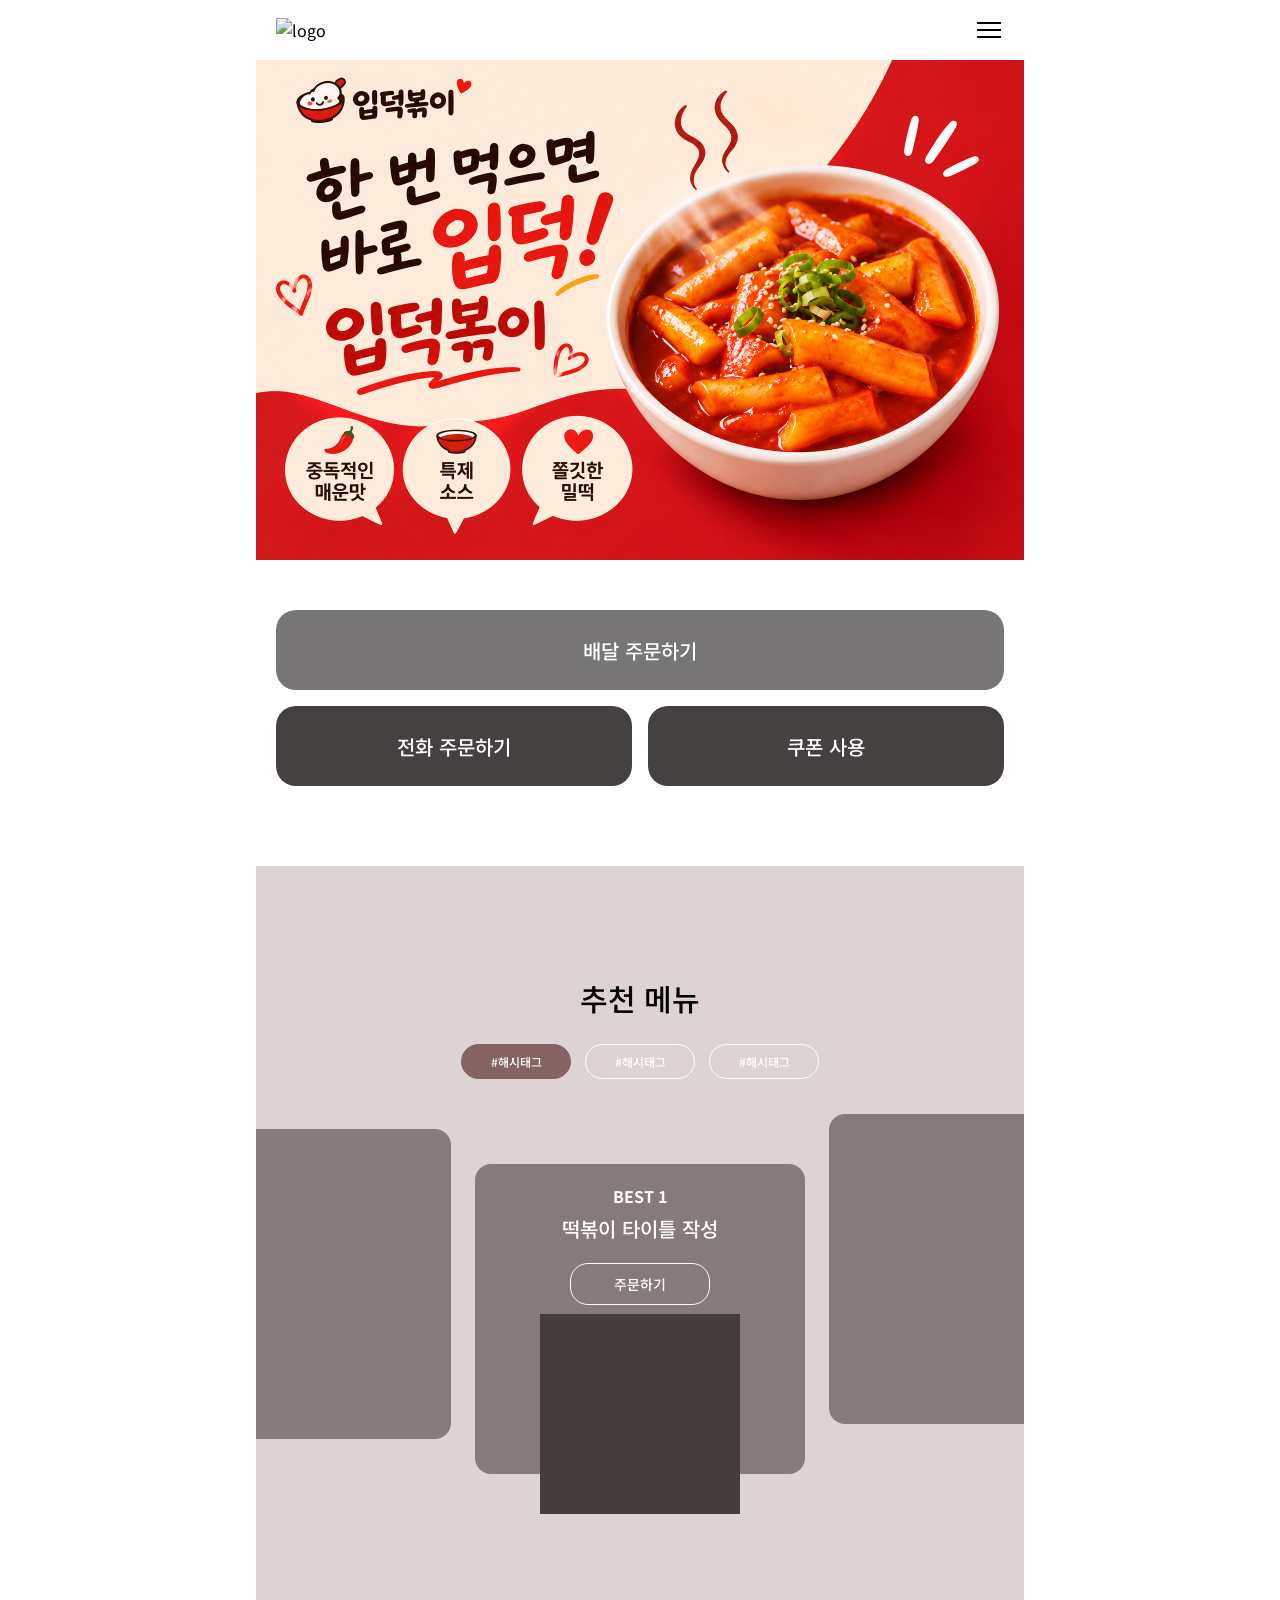
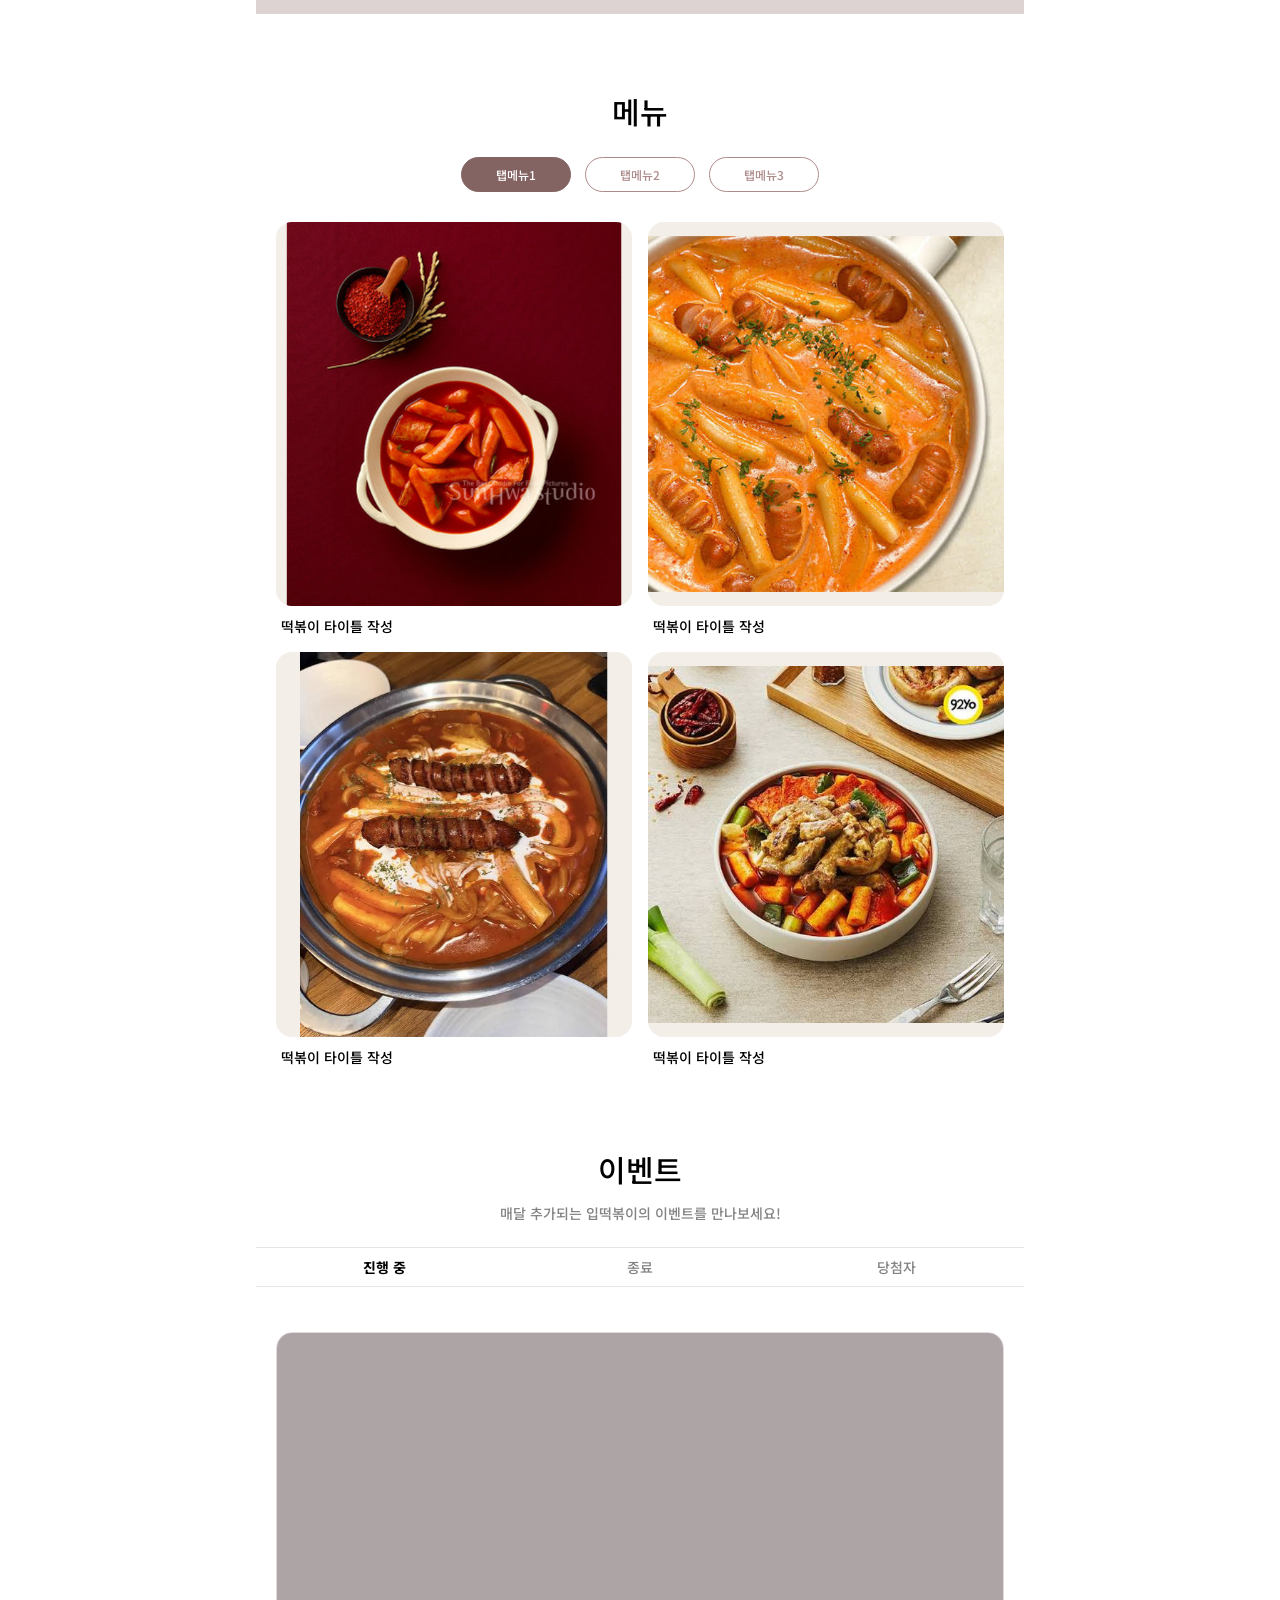
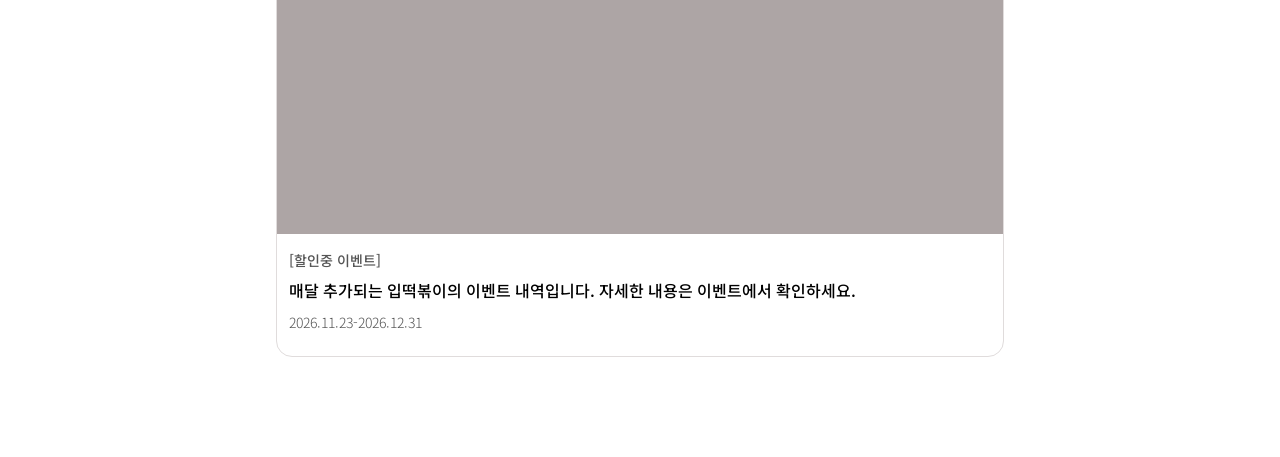
==== index.html @ 31b4c277 "배포-!" ====
<!DOCTYPE html>
<html lang="ko">
<head>
    <meta charset="UTF-8">
    <meta name="viewport" content="width=device-width, initial-scale=1.0">
    <title>입떡볶이</title>

    <link rel="stylesheet" href="css/style.css">
    <link href="https://fonts.googleapis.com/css2?family=Noto+Sans+KR:wght@300;400;500;700&display=swap" rel="stylesheet">
</head>

<body>
    <div class="wrapper">

        <!-- 헤더 -->
        <header class="header">
            <a href="index.html" class="logo">
                <img src="img/logo.png" alt="logo">
            </a>

            <button class="menu-button" id="menuOpen"
                aria-label="메뉴 열기"
                aria-controls="sideMenu"
                aria-expanded="false">
                <span></span>
                <span></span>
                <span></span>
            </button>
        </header>

        <!-- 햄버거 메뉴 배경 -->
        <div class="menu-overlay" id="menuOverlay"></div>

        <!-- 햄버거 슬라이드 메뉴 -->
        <aside class="side-menu" id="sideMenu"
            aria-hidden="true" inert>

            <div class="side-menu-header">
                <h2>MENU</h2>
                <button class="close-button" id="menuClose"
                    aria-label="메뉴 닫기">×</button>
            </div>

            <nav class="side-menu-nav">
                <ul>
                    <li>
                        <a href="sub/lists/img/lists.html">
                            리스트페이지 <span>›</span>
                        </a>
                    </li>
                    <li>
                        <a href="sub/detail/img/detail.html">
                            상세페이지 <span>›</span>
                        </a>
                    </li>
                    <li>
                        <a href="sub/payment/img/payment.html">
                            결제페이지 <span>›</span>
                        </a>
                    </li>
                    <li>
                        <a href="sub/payment_Finish/img/payment_Finish.html">
                            결제 <span>›</span>
                        </a>
                    </li>
                </ul>
            </nav>
        </aside>

        <!-- HERO 메인 배너 -->
        <section class="hero"></section>

        <!-- SECTION 1 : 주문 버튼 -->
        <section class="section_1">

            <a href="sub/lists/img/lists.html"
                class="order-button delivery">
                배달 주문하기
            </a>

            <div class="order-row">
                <button class="order-button">
                    전화 주문하기
                </button>

                <button class="order-button">
                    쿠폰 사용
                </button>
            </div>

        </section>

        <!-- SECTION 2 : 추천 메뉴 -->
        <section class="section_2">

            <h2 class="section-title">추천 메뉴</h2>

            <div class="tab-list">
                <button class="tab active">#해시태그</button>
                <button class="tab">#해시태그</button>
                <button class="tab">#해시태그</button>
            </div>

            <div class="recommend-slider">

                <!-- 왼쪽 : 배경 박스만 -->
                <article class="recommend-card side-card left-card">
                </article>

                <!-- 가운데 : 글자, 버튼, 이미지 -->
                <article class="recommend-card main-card">

                    <p class="best">BEST 1</p>

                    <h3>떡볶이 타이틀 작성</h3>

                    <a href="sub/detail/img/detail.html"
                        class="recommend-order">
                        주문하기
                    </a>

                    <div class="recommend-image"></div>

                </article>

                <!-- 오른쪽 : 배경 박스만 -->
                <article class="recommend-card side-card right-card">
                </article>

            </div>

        </section>

        <!-- SECTION 3 : 메뉴 -->
        <section class="section_3">

            <h2 class="section-title">메뉴</h2>

            <div class="tab-list">
                <button class="tab active">탭메뉴1</button>
                <button class="tab">탭메뉴2</button>
                <button class="tab">탭메뉴3</button>
            </div>

            <div class="menu-grid">

                <a href="sub/detail/img/detail.html"
                    class="menu-card">
                    <div class="menu-image menu-img-1"></div>
                    <h3>떡볶이 타이틀 작성</h3>
                </a>

                <a href="sub/detail/img/detail.html"
                    class="menu-card">
                    <div class="menu-image menu-img-2"></div>
                    <h3>떡볶이 타이틀 작성</h3>
                </a>

                <a href="sub/detail/img/detail.html"
                    class="menu-card">
                    <div class="menu-image menu-img-3"></div>
                    <h3>떡볶이 타이틀 작성</h3>
                </a>

                <a href="sub/detail/img/detail.html"
                    class="menu-card">
                    <div class="menu-image menu-img-4"></div>
                    <h3>떡볶이 타이틀 작성</h3>
                </a>

            </div>

        </section>

        <!-- SECTION 4 : 이벤트 -->
        <section class="section_4">

            <h2 class="section-title">이벤트</h2>

            <p class="event-description">
                매달 추가되는 입떡볶이의 이벤트를 만나보세요!
            </p>

            <div class="event-tabs">
                <button class="event-tab active">진행 중</button>
                <button class="event-tab">종료</button>
                <button class="event-tab">당첨자</button>
            </div>

            <div class="event-list">

                <article class="event-card">

                    <div class="event-image"></div>

                    <div class="event-content">

                        <p class="event-subtitle">
                            [할인중 이벤트]
                        </p>

                        <h3 class="event-title">
                            매달 추가되는 입떡볶이의 이벤트 내역입니다.
                            자세한 내용은 이벤트에서 확인하세요.
                        </h3>

                        <p class="event-date">
                            2026.11.23-2026.12.31
                        </p>

                    </div>

                </article>

            </div>

        </section>

    </div>

    <!-- JAVASCRIPT : 햄버거 메뉴 -->
    <script>
        const menuOpen = document.getElementById("menuOpen");
        const menuClose = document.getElementById("menuClose");
        const sideMenu = document.getElementById("sideMenu");
        const menuOverlay = document.getElementById("menuOverlay");

        function openMenu() {
            sideMenu.inert = false;
            sideMenu.classList.add("active");
            menuOverlay.classList.add("active");
            document.body.classList.add("menu-open");

            sideMenu.setAttribute("aria-hidden", "false");
            menuOpen.setAttribute("aria-expanded", "true");

            menuClose.focus();
        }

        function closeMenu() {
            sideMenu.classList.remove("active");
            menuOverlay.classList.remove("active");
            document.body.classList.remove("menu-open");

            menuOpen.setAttribute("aria-expanded", "false");
            menuOpen.focus();

            sideMenu.inert = true;
            sideMenu.setAttribute("aria-hidden", "true");
        }

        menuOpen.addEventListener("click", openMenu);
        menuClose.addEventListener("click", closeMenu);
        menuOverlay.addEventListener("click", closeMenu);

        document.addEventListener("keydown", function(event) {
            if (event.key === "Escape" &&
                sideMenu.classList.contains("active")) {
                closeMenu();
            }
        });

        window.addEventListener("pagehide", closeMenu);
    </script>

</body>
</html>
---- css/style.css ----
/* =========================
   01. 공통 설정
========================= */

* {
    margin: 0;
    padding: 0;
    box-sizing: border-box;
}

body {
    font-family: 'Noto Sans KR', sans-serif;
    color: #000000;
    background-color: #ffffff;
}

button {
    font-family: inherit;
    cursor: pointer;
    border: none;
    background: none;
}

a {
    text-decoration: none;
    color: inherit;
}

ul {
    list-style: none;
}

.wrapper {
    width: 100%;
    max-width: 768px;
    margin: 0 auto;
    overflow: hidden;
    background-color: #ffffff;
}

.section-title {
    font-size: 30px;
    font-weight: 500;
    color: #000000;
    text-align: center;
}


/* =========================
   02. 헤더
========================= */

.header {
    width: 100%;
    height: 60px;
    padding: 0 20px;

    display: flex;
    align-items: center;
    justify-content: space-between;
}

.logo img {
    width: 80px;
    max-height: 40px;
    object-fit: contain;
}

/* 햄버거 아이콘 */

.menu-button {
    width: 30px;
    height: 30px;

    display: flex;
    flex-direction: column;
    justify-content: center;
    align-items: center;
    gap: 5px;
}

.menu-button span {
    display: block;
    width: 24px;
    height: 2px;
    background-color: #000000;
}


/* =========================
   03. 햄버거 슬라이드 메뉴
========================= */

body.menu-open {
    overflow: hidden;
}

.menu-overlay {
    position: fixed;
    top: 0;
    left: 50%;

    width: 100%;
    max-width: 768px;
    height: 100%;

    transform: translateX(-50%);
    background-color: rgba(0, 0, 0, 0.5);

    opacity: 0;
    visibility: hidden;

    transition: opacity 0.5s ease,
                visibility 0.5s ease;

    z-index: 1000;
}

.menu-overlay.active {
    opacity: 1;
    visibility: visible;
}

.side-menu {
    position: fixed;
    top: 0;
    right: max(0px, calc((100vw - 768px) / 2));

    width: 66.6667%;
    max-width: 512px;
    height: 100%;
    height: 100dvh;

    padding: 0 20px;

    background-color: #ffffff;

    transform: translateX(100%);
    visibility: hidden;

    transition: transform 0.5s ease,
                visibility 0.5s ease;

    overflow-y: auto;
    z-index: 1001;
}

.side-menu.active {
    transform: translateX(0);
    visibility: visible;
    box-shadow: -5px 0 20px rgba(0, 0, 0, 0.1);
}

.side-menu-header {
    height: 80px;

    display: flex;
    align-items: center;
    justify-content: space-between;

    border-bottom: 1px solid #dddddd;
}

.side-menu-header h2 {
    font-size: 24px;
    font-weight: 500;
}

.close-button {
    font-size: 32px;
    line-height: 1;
    width: 36px;
    height: 36px;
}

.side-menu-nav {
    margin-top: 20px;
}

.side-menu-nav li {
    border-bottom: 1px solid #eeeeee;
}

.side-menu-nav a {
    min-height: 65px;

    display: flex;
    align-items: center;
    justify-content: space-between;

    font-size: 16px;
    font-weight: 500;
}

.side-menu-nav a:hover {
    background-color: #f5f0f0;
}

.side-menu-nav span {
    font-size: 24px;
    color: #555555;
}


/* =========================
   04. HERO 메인 배너
========================= */

.hero {
    width: 100%;
    height: 500px;

    background-color: #b9adad;
    background-image: url("../img/hero.jpg");
    background-size: cover;
    background-position: center;
    background-repeat: no-repeat;
}


/* =========================
   05. SECTION 1 : 주문 버튼
========================= */

.section_1 {
    padding: 50px 20px 80px;

    display: flex;
    flex-direction: column;
    gap: 16px;
}

.order-button {
    width: 100%;
    height: 80px;

    display: flex;
    align-items: center;
    justify-content: center;

    font-size: 20px;
    font-weight: 500;

    color: #ffffff;
    background-color: #454141;

    border-radius: 20px;
}

.delivery {
    background-color: #777575;
}

.order-row {
    display: flex;
    gap: 16px;
}

.order-row .order-button {
    flex: 1;
    min-width: 0;
}


/* =========================
   06. 공통 탭메뉴
========================= */

.tab-list {
    display: flex;
    justify-content: center;
    gap: 14px;

    margin-top: 24px;
    margin-bottom: 30px;
}

.tab {
    height: 35px;
    max-width: 110px;
    min-width: 0;
    flex: 1;

    padding: 0 8px;

    font-size: 12px;
    font-weight: 500;

    border: 1px solid #ae8b8b;
    border-radius: 30px;

    color: #ae8b8b;
}

.tab.active {
    color: #ffffff;
    background-color: #846363;
    border-color: #846363;
}


/* =========================
   07. SECTION 2 : 추천 메뉴
========================= */

.section_2 {
    padding: 110px 0 100px;
    background-color: #ded3d3;
    overflow: hidden;
}

.section_2 .tab-list {
    padding: 0 20px;
}

.section_2 .tab {
    color: #ffffff;
    border-color: #ffffff;
}

.section_2 .tab.active {
    background-color: #846363;
    border-color: #846363;
}

/* 추천 메뉴 카드 3개 */

.recommend-slider {
    width: 100%;

    display: flex;
    justify-content: center;
    align-items: flex-start;

    gap: 24px;

    padding-top: 55px;
    padding-bottom: 40px;
}

.recommend-card {
    position: relative;

    flex: 0 0 70%;
    max-width: 330px;
    height: 310px;

    padding: 20px 10px;

    background-color: #877a7a;
    border-radius: 16px;

    color: #ffffff;
    text-align: center;
}

/* 왼쪽과 오른쪽에는 배경 박스만 표시 */

.left-card {
    transform: translateY(-35px);
}

.right-card {
    transform: translateY(-50px);
}

/* 가운데 카드 */

.best {
    font-size: 16px;
    font-weight: 700;
    margin-bottom: 6px;
}

.recommend-card h3 {
    font-size: 20px;
    font-weight: 500;
}

.recommend-order {
    width: 140px;
    height: 42px;

    display: flex;
    align-items: center;
    justify-content: center;

    margin: 20px auto 0;

    border: 1px solid #ffffff;
    border-radius: 18px;

    font-size: 14px;
    font-weight: 500;
    color: #ffffff;
}

/* 가운데 카드에만 이미지 삽입 */

.recommend-image {
    position: absolute;
    bottom: -40px;
    left: 50%;

    transform: translateX(-50%);

    width: 65%;
    max-width: 200px;
    aspect-ratio: 1 / 1;

    background-color: #443d3d;
    background-image: url("../img/recommend-1.png");

    background-size: contain;
    background-position: center;
    background-repeat: no-repeat;
}


/* =========================
   08. SECTION 3 : 메뉴
========================= */

.section_3 {
    padding: 75px 20px 60px;
}

.menu-grid {
    display: grid;
    grid-template-columns: repeat(2, 1fr);
    gap: 16px;
}

.menu-card {
    min-width: 0;
}

.menu-image {
    width: 100%;
    aspect-ratio: 1 / 1.08;

    border-radius: 16px;

    background-color: #aaa5a5;
    background-size: cover;
    background-position: center;
    background-repeat: no-repeat;
}

.menu-img-1 {
    background-image: url("../img/menu-1.jpg");
}

.menu-img-2 {
    background-image: url("../img/menu-2.jpg");
}

.menu-img-3 {
    background-image: url("../img/menu-3.jpg");
}

.menu-img-4 {
    background-image: url("../img/menu-4.jpg");
}

.menu-card h3 {
    font-size: 14px;
    font-weight: 500;
    margin-top: 10px;
    padding-left: 5px;
}


/* =========================
   09. SECTION 4 : 이벤트
========================= */

.section_4 {
    padding: 20px 0 100px;
}

.event-description {
    font-size: 14px;
    font-weight: 500;
    color: #838383;

    text-align: center;

    padding: 0 20px;
    margin-top: 12px;
    margin-bottom: 24px;
}

.event-tabs {
    width: 100%;
    height: 40px;

    display: flex;

    border-top: 1px solid #e5e5e5;
    border-bottom: 1px solid #e5e5e5;
}

.event-tab {
    flex: 1;

    font-size: 14px;
    font-weight: 500;
    color: #838383;
}

.event-tab.active {
    font-weight: 700;
    color: #000000;
}

.event-list {
    padding: 45px 20px 0;
}

.event-card {
    width: 100%;
    border: 1px solid #e0dcdc;
    border-radius: 16px;
    overflow: hidden;
}

.event-image {
    width: 100%;
    aspect-ratio: 1.45 / 1;

    background-color: #ada5a5;
    background-image: url("../img/event-1.jpg");

    background-size: cover;
    background-position: center;
    background-repeat: no-repeat;
}

.event-content {
    padding: 16px 12px 24px;
}

.event-subtitle {
    font-size: 14px;
    font-weight: 500;
    color: #555555;

    margin-bottom: 8px;
}

.event-title {
    font-size: 16px;
    font-weight: 500;
    color: #000000;

    line-height: 1.5;
    margin-bottom: 10px;
}

.event-date {
    font-size: 14px;
    font-weight: 300;
    color: #555555;
}

@media (prefers-reduced-motion: reduce) {
    .side-menu,
    .menu-overlay {
        transition: none;
    }
}
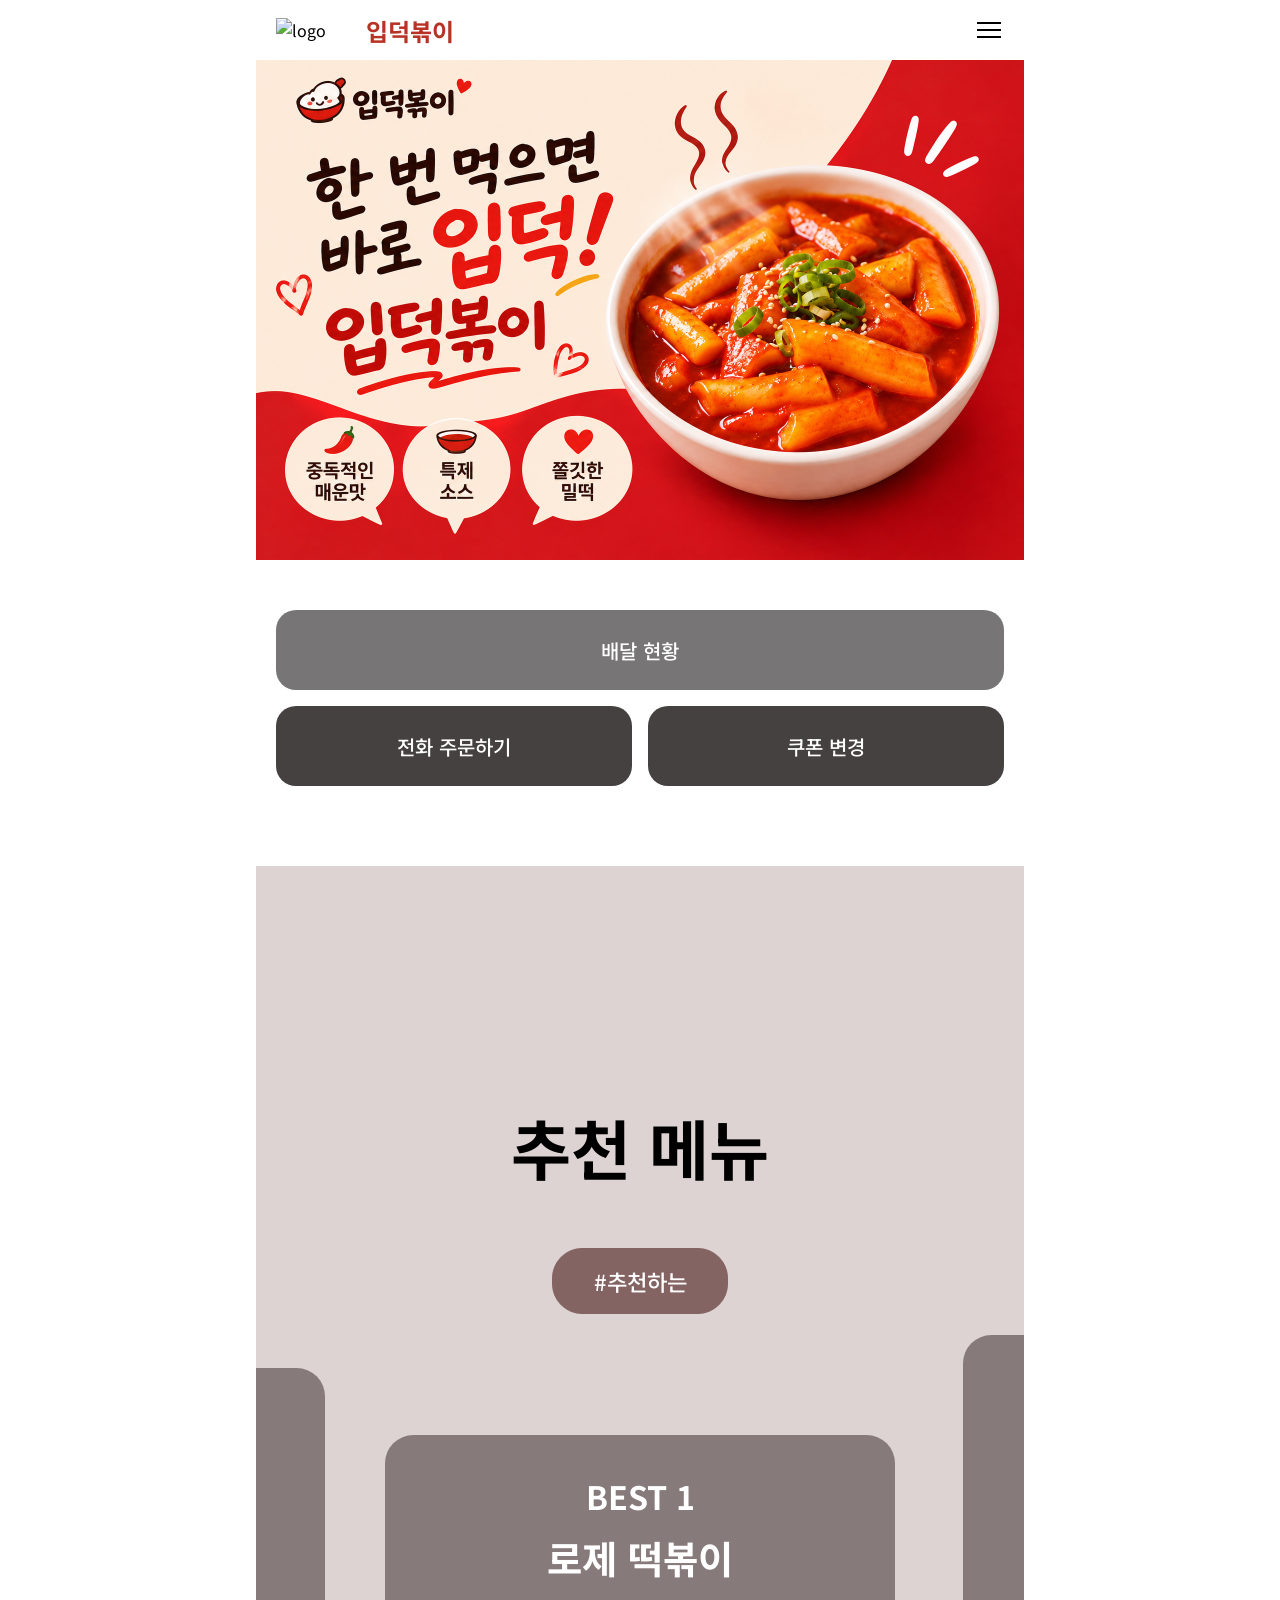
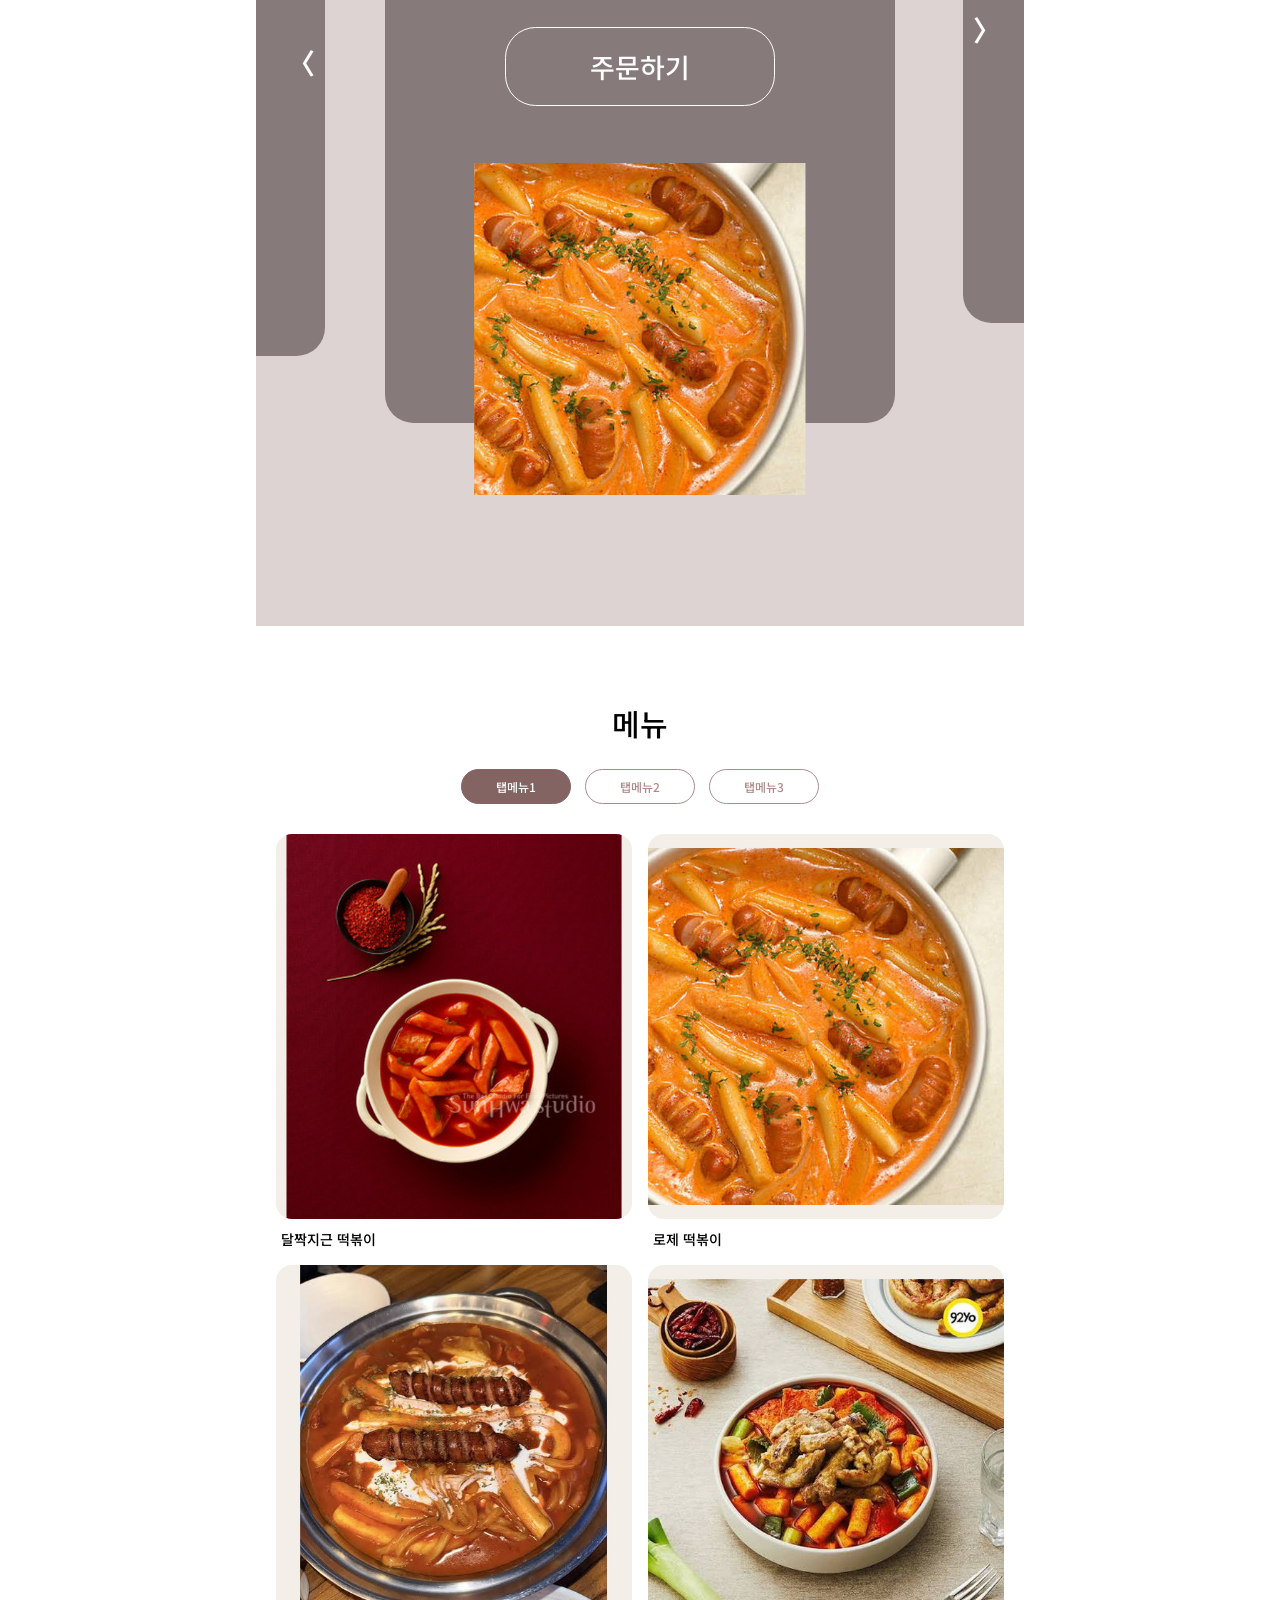
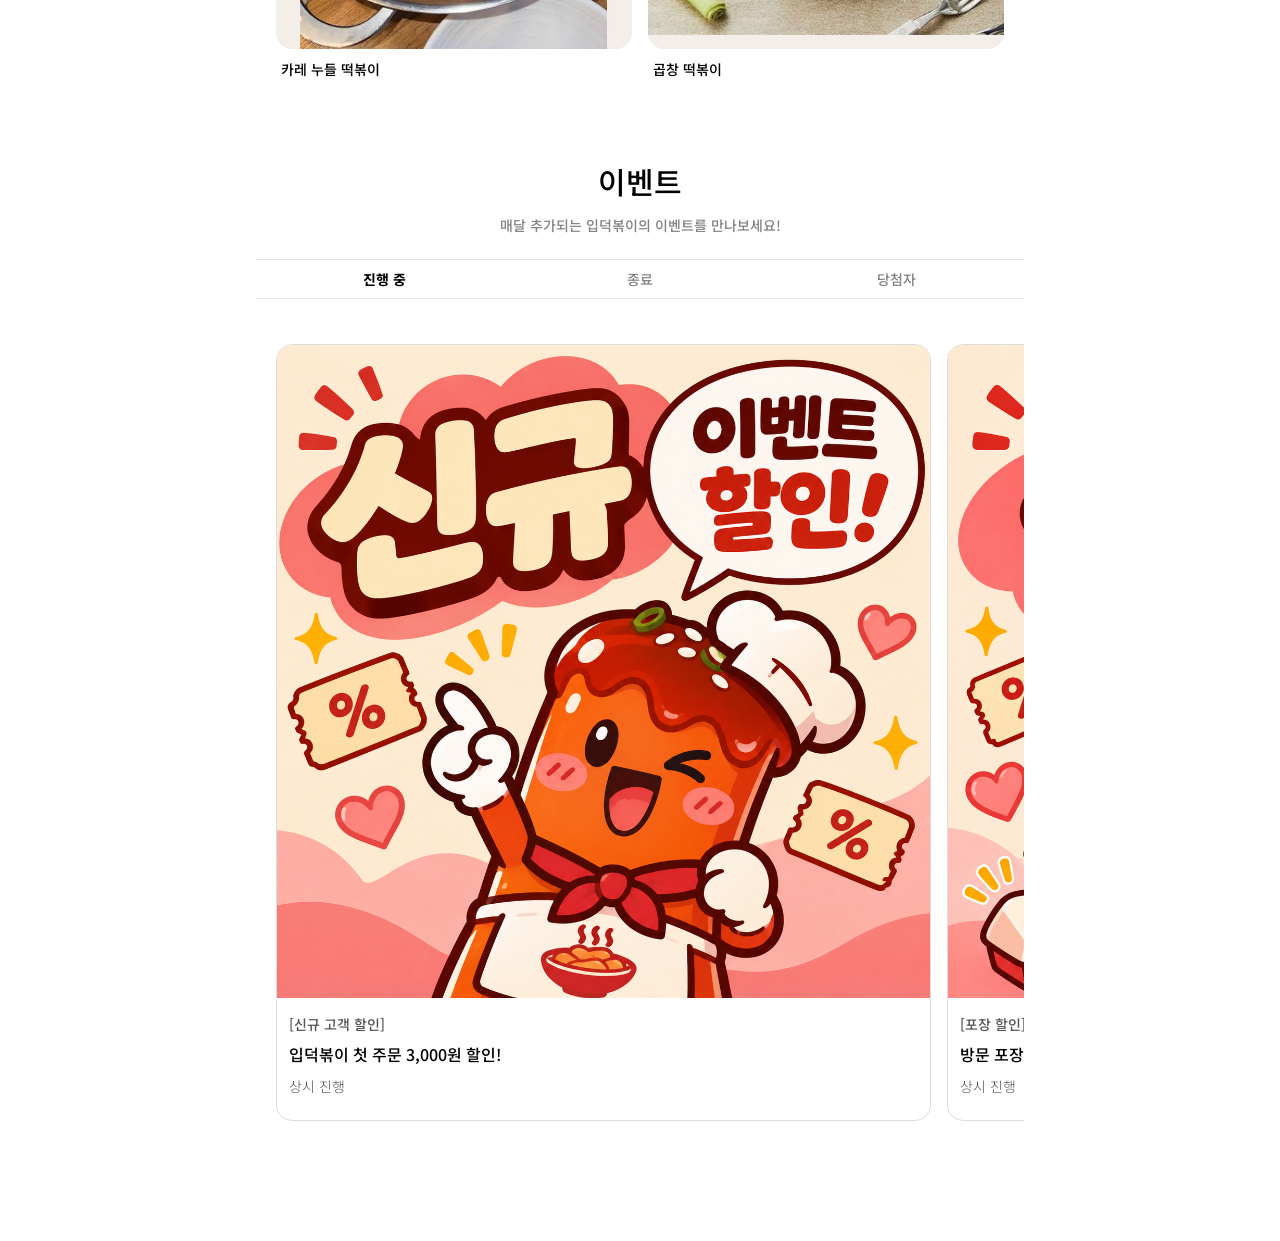
==== commit 38b9960f: "ipdeok_bokki_26_11_26" ====
--- a/index.html
+++ b/index.html
@@ -1,268 +1,1784 @@
 
 <!DOCTYPE html>
 <html lang="ko">
+
 <head>
     <meta charset="UTF-8">
-    <meta name="viewport" content="width=device-width, initial-scale=1.0">
-    <title>입떡볶이</title>
+    <meta name="viewport"
+        content="width=device-width, initial-scale=1.0">
+
+    <title>입덕볶이</title>
 
     <link rel="stylesheet" href="css/style.css">
-    <link href="https://fonts.googleapis.com/css2?family=Noto+Sans+KR:wght@300;400;500;700&display=swap" rel="stylesheet">
+
+    <link href="https://fonts.googleapis.com/css2?family=Noto+Sans+KR:wght@300;400;500;700&display=swap"
+        rel="stylesheet">
 </head>
 
 <body>
-    <div class="wrapper">
-
-        <!-- 헤더 -->
-        <header class="header">
-            <a href="index.html" class="logo">
-                <img src="img/logo.png" alt="logo">
+
+<div class="wrapper">
+
+    <!-- =========================
+         헤더
+    ========================== -->
+
+    <header class="header">
+
+        <a href="index.html" class="logo">
+            <img src="img/logo.png" alt="logo">
+            <span class="brand-name">입덕볶이</span>
+        </a>
+
+        <button class="menu-button" id="menuOpen"
+            aria-label="메뉴 열기"
+            aria-controls="sideMenu"
+            aria-expanded="false">
+
+            <span></span>
+            <span></span>
+            <span></span>
+
+        </button>
+
+    </header>
+
+
+    <!-- 햄버거 메뉴 배경 -->
+
+    <div class="menu-overlay" id="menuOverlay"></div>
+
+
+    <!-- =========================
+         햄버거 메뉴
+    ========================== -->
+
+    <aside class="side-menu" id="sideMenu"
+        aria-hidden="true" inert>
+
+        <div class="side-menu-header">
+
+            <h2>MENU</h2>
+
+            <button class="close-button" id="menuClose"
+                aria-label="메뉴 닫기">×</button>
+
+        </div>
+
+
+        <!-- 비회원 화면 -->
+
+        <div class="guest-info" id="guestInfo">
+
+            <h3>반가워요!</h3>
+
+            <p>
+                로그인하고 입덕볶이의
+                다양한 혜택을 받아보세요.
+            </p>
+
+            <a href="sub/payment_Finish/img/payment_Finish.html"
+                class="guest-login-button">
+
+                로그인
+
             </a>
 
-            <button class="menu-button" id="menuOpen"
-                aria-label="메뉴 열기"
-                aria-controls="sideMenu"
-                aria-expanded="false">
-                <span></span>
-                <span></span>
-                <span></span>
+            <a href="sub/payment_Finish/img/payment_Finish.html#register"
+                class="guest-register-button">
+
+                회원가입
+
+            </a>
+
+        </div>
+
+
+        <!-- 회원 화면 -->
+
+        <div class="member-info" id="memberInfo" hidden>
+
+            <div class="member-name-box">
+
+                <strong id="memberName">회원님</strong>
+
+                <span class="membership">멤버십</span>
+
+            </div>
+
+            <p class="member-welcome">반갑습니다!</p>
+
+
+            <!-- 회원 혜택 -->
+
+            <div class="member-benefits">
+
+                <button type="button"
+                    class="member-benefit"
+                    onclick="closeMenu(); openCoupon();">
+
+                    <p>보유 쿠폰</p>
+
+                    <strong id="memberCouponCount">0장</strong>
+
+                </button>
+
+                <button type="button"
+                    class="member-benefit"
+                    onclick="showOrders()">
+
+                    <p>주문 내역</p>
+
+                    <strong id="memberOrderCount">0건</strong>
+
+                </button>
+
+            </div>
+
+
+            <!-- 배달 현황 -->
+
+            <button type="button"
+                class="member-delivery"
+                onclick="closeMenu(); openDelivery();">
+
+                배달현황 <span>›</span>
+
             </button>
-        </header>
-
-        <!-- 햄버거 메뉴 배경 -->
-        <div class="menu-overlay" id="menuOverlay"></div>
-
-        <!-- 햄버거 슬라이드 메뉴 -->
-        <aside class="side-menu" id="sideMenu"
-            aria-hidden="true" inert>
-
-            <div class="side-menu-header">
-                <h2>MENU</h2>
-                <button class="close-button" id="menuClose"
-                    aria-label="메뉴 닫기">×</button>
+
+
+            <!-- 로그아웃 -->
+
+            <button type="button"
+                class="member-logout"
+                onclick="memberLogout()">
+
+                로그아웃
+
+            </button>
+
+        </div>
+
+
+        <!-- 공통 메뉴 -->
+
+        <nav class="side-menu-nav">
+
+            <ul>
+
+                <li>
+                    <a href="sub/lists/img/lists.html">
+                        떡볶이메뉴 <span>›</span>
+                    </a>
+                </li>
+
+                <li>
+                    <a href="sub/detail/img/detail.html">
+                        소개 <span>›</span>
+                    </a>
+                </li>
+
+                <li>
+                    <a href="sub/payment/img/payment.html">
+                        커뮤니티 <span>›</span>
+                    </a>
+                </li>
+
+            </ul>
+
+        </nav>
+
+    </aside>
+
+
+    <!-- =========================
+         메인 배너
+    ========================== -->
+
+    <section class="hero"></section>
+
+
+    <!-- =========================
+         SECTION 1 : 주문 버튼
+    ========================== -->
+
+    <section class="section_1">
+
+        <button class="order-button delivery"
+            id="deliveryOpen">
+
+            배달 현황
+
+        </button>
+
+        <div class="order-row">
+
+            <button type="button"
+                class="order-button"
+                onclick="document.getElementById('phonePopup').classList.add('active')">
+
+                전화 주문하기
+
+            </button>
+
+            <button type="button"
+                class="order-button"
+                onclick="openCoupon()">
+
+                쿠폰 변경
+
+            </button>
+
+        </div>
+
+    </section>
+
+
+    <!-- =========================
+         SECTION 2 : 추천 메뉴
+    ========================== -->
+
+    <section class="section_2">
+
+        <h2 class="section-title">추천 메뉴</h2>
+
+        <div class="tab-list">
+
+            <button class="tab active">
+                #추천하는
+            </button>
+
+        </div>
+
+
+        <div class="recommend-slider">
+
+            <!-- 왼쪽 화살표 -->
+
+            <article class="recommend-card side-card left-card">
+
+                <button type="button"
+                    class="recommend-prev"
+                    onclick="changeRecommend(-1)"
+                    aria-label="이전 추천 메뉴">
+
+                    〈
+
+                </button>
+
+            </article>
+
+
+            <!-- 가운데 추천 메뉴 -->
+
+            <article class="recommend-card main-card">
+
+                <p class="best" id="recommendBest">
+                    BEST 1
+                </p>
+
+                <h3 id="recommendTitle">
+                    로제 떡볶이
+                </h3>
+
+                <a href="sub/lists/img/lists.html"
+                    class="recommend-order">
+
+                    주문하기
+
+                </a>
+
+                <div class="recommend-image"
+                    id="recommendPhoto">
+                </div>
+
+            </article>
+
+
+            <!-- 오른쪽 화살표 -->
+
+            <article class="recommend-card side-card right-card">
+
+                <button type="button"
+                    class="recommend-next"
+                    onclick="changeRecommend(1)"
+                    aria-label="다음 추천 메뉴">
+
+                    〉
+
+                </button>
+
+            </article>
+
+        </div>
+
+    </section>
+
+
+    <!-- =========================
+         SECTION 3 : 메뉴
+    ========================== -->
+
+    <section class="section_3">
+
+        <h2 class="section-title">메뉴</h2>
+
+        <div class="tab-list">
+
+            <button class="tab active">탭메뉴1</button>
+
+            <button class="tab">탭메뉴2</button>
+
+            <button class="tab">탭메뉴3</button>
+
+        </div>
+
+        <div class="menu-grid">
+
+            <!-- 달짝지근 떡볶이 -->
+
+            <a href="#" class="menu-card"
+                onclick="openFoodDetail(0); return false;">
+
+                <div class="menu-image menu-img-1"></div>
+
+                <h3>달짝지근 떡볶이</h3>
+
+            </a>
+
+
+            <!-- 로제 떡볶이 -->
+
+            <a href="#" class="menu-card"
+                onclick="openFoodDetail(1); return false;">
+
+                <div class="menu-image menu-img-2"></div>
+
+                <h3>로제 떡볶이</h3>
+
+            </a>
+
+
+            <!-- 카레 누들 떡볶이 -->
+
+            <a href="#" class="menu-card"
+                onclick="openFoodDetail(2); return false;">
+
+                <div class="menu-image menu-img-3"></div>
+
+                <h3>카레 누들 떡볶이</h3>
+
+            </a>
+
+
+            <!-- 곱창 떡볶이 -->
+
+            <a href="#" class="menu-card"
+                onclick="openFoodDetail(3); return false;">
+
+                <div class="menu-image menu-img-4"></div>
+
+                <h3>곱창 떡볶이</h3>
+
+            </a>
+
+        </div>
+
+    </section>
+
+
+    <!-- =========================
+         SECTION 4 : 이벤트
+    ========================== -->
+
+    <section class="section_4">
+
+        <h2 class="section-title">이벤트</h2>
+
+        <p class="event-description">
+            매달 추가되는 입덕볶이의 이벤트를 만나보세요!
+        </p>
+
+
+        <!-- 이벤트 탭 -->
+
+        <div class="event-tabs">
+
+            <button class="event-tab active"
+                onclick="changeEventTab(this, 'active')">
+
+                진행 중
+
+            </button>
+
+            <button class="event-tab"
+                onclick="changeEventTab(this, 'end')">
+
+                종료
+
+            </button>
+
+            <button class="event-tab"
+                onclick="changeEventTab(this, 'winner')">
+
+                당첨자
+
+            </button>
+
+        </div>
+
+
+        <!-- 이벤트 목록 -->
+
+        <div class="event-list" id="activeEvents">
+
+            <!-- 신규 고객 -->
+
+            <article class="event-card">
+
+                <div class="event-image event-img-1"></div>
+
+                <div class="event-content">
+
+                    <p class="event-subtitle">
+                        [신규 고객 할인]
+                    </p>
+
+                    <h3 class="event-title">
+                        입덕볶이 첫 주문 3,000원 할인!
+                    </h3>
+
+                    <p class="event-date">
+                        상시 진행
+                    </p>
+
+                </div>
+
+            </article>
+
+
+            <!-- 포장 할인 -->
+
+            <article class="event-card">
+
+                <div class="event-image event-img-2"></div>
+
+                <div class="event-content">
+
+                    <p class="event-subtitle">
+                        [포장 할인]
+                    </p>
+
+                    <h3 class="event-title">
+                        방문 포장 주문 시 2,000원 할인!
+                    </h3>
+
+                    <p class="event-date">
+                        상시 진행
+                    </p>
+
+                </div>
+
+            </article>
+
+
+            <!-- 감사 할인 -->
+
+            <article class="event-card">
+
+                <div class="event-image event-img-3"></div>
+
+                <div class="event-content">
+
+                    <p class="event-subtitle">
+                        [고객 감사 할인]
+                    </p>
+
+                    <h3 class="event-title">
+                        고객님의 사랑에 보답하는 2,000원 할인!
+                    </h3>
+
+                    <p class="event-date">
+                        상시 진행
+                    </p>
+
+                </div>
+
+            </article>
+
+
+            <!-- 재주문 할인 -->
+
+            <article class="event-card">
+
+                <div class="event-image event-img-4"></div>
+
+                <div class="event-content">
+
+                    <p class="event-subtitle">
+                        [재주문 할인]
+                    </p>
+
+                    <h3 class="event-title">
+                        다시 찾아주신 고객님께 1,000원 할인!
+                    </h3>
+
+                    <p class="event-date">
+                        상시 진행
+                    </p>
+
+                </div>
+
+            </article>
+
+        </div>
+
+
+        <!-- 종료 및 당첨자 안내 -->
+
+        <p id="eventEmpty"
+            style="display:none; text-align:center;
+            padding:80px 20px; color:#999999;">
+        </p>
+
+    </section>
+
+</div>
+
+
+<!-- =========================
+     배달 현황 팝업
+========================== -->
+
+<div class="delivery-popup" id="deliveryPopup">
+
+    <div class="delivery-popup-box">
+
+        <div class="delivery-popup-header">
+
+            <h2>배달 현황</h2>
+
+            <button id="deliveryClose"
+                aria-label="팝업 닫기">×</button>
+
+        </div>
+
+
+        <!-- 시연용 배달 현황 -->
+
+        <div class="delivery-time">
+
+            <p>배달 현황 미리보기 (프로토타입)</p>
+
+            <p>배달 예상 도착 시간</p>
+
+            <h2>20~30분</h2>
+
+            <div class="delivery-icon">🍲</div>
+
+            <h3>음식 조리 중</h3>
+
+            <p>맛있는 떡볶이를 준비하고 있어요!</p>
+
+        </div>
+
+
+        <!-- 배달 진행 상황 -->
+
+        <div class="delivery-status">
+
+            <div class="delivery-step completed">
+                <span>✓</span>
+                <p>주문 접수 대기 중</p>
             </div>
 
-            <nav class="side-menu-nav">
-                <ul>
-                    <li>
-                        <a href="sub/lists/img/lists.html">
-                            리스트페이지 <span>›</span>
-                        </a>
-                    </li>
-                    <li>
-                        <a href="sub/detail/img/detail.html">
-                            상세페이지 <span>›</span>
-                        </a>
-                    </li>
-                    <li>
-                        <a href="sub/payment/img/payment.html">
-                            결제페이지 <span>›</span>
-                        </a>
-                    </li>
-                    <li>
-                        <a href="sub/payment_Finish/img/payment_Finish.html">
-                            결제 <span>›</span>
-                        </a>
-                    </li>
-                </ul>
-            </nav>
-        </aside>
-
-        <!-- HERO 메인 배너 -->
-        <section class="hero"></section>
-
-        <!-- SECTION 1 : 주문 버튼 -->
-        <section class="section_1">
-
-            <a href="sub/lists/img/lists.html"
-                class="order-button delivery">
-                배달 주문하기
-            </a>
-
-            <div class="order-row">
-                <button class="order-button">
-                    전화 주문하기
-                </button>
-
-                <button class="order-button">
-                    쿠폰 사용
-                </button>
+            <div class="delivery-step completed">
+                <span>✓</span>
+                <p>주문 접수 완료</p>
             </div>
 
-        </section>
-
-        <!-- SECTION 2 : 추천 메뉴 -->
-        <section class="section_2">
-
-            <h2 class="section-title">추천 메뉴</h2>
-
-            <div class="tab-list">
-                <button class="tab active">#해시태그</button>
-                <button class="tab">#해시태그</button>
-                <button class="tab">#해시태그</button>
+            <div class="delivery-step active">
+                <span>3</span>
+                <p>음식 조리 중</p>
             </div>
 
-            <div class="recommend-slider">
-
-                <!-- 왼쪽 : 배경 박스만 -->
-                <article class="recommend-card side-card left-card">
-                </article>
-
-                <!-- 가운데 : 글자, 버튼, 이미지 -->
-                <article class="recommend-card main-card">
-
-                    <p class="best">BEST 1</p>
-
-                    <h3>떡볶이 타이틀 작성</h3>
-
-                    <a href="sub/detail/img/detail.html"
-                        class="recommend-order">
-                        주문하기
-                    </a>
-
-                    <div class="recommend-image"></div>
-
-                </article>
-
-                <!-- 오른쪽 : 배경 박스만 -->
-                <article class="recommend-card side-card right-card">
-                </article>
-
+            <div class="delivery-step">
+                <span>4</span>
+                <p>라이더 배달 중</p>
             </div>
 
-        </section>
-
-        <!-- SECTION 3 : 메뉴 -->
-        <section class="section_3">
-
-            <h2 class="section-title">메뉴</h2>
-
-            <div class="tab-list">
-                <button class="tab active">탭메뉴1</button>
-                <button class="tab">탭메뉴2</button>
-                <button class="tab">탭메뉴3</button>
+            <div class="delivery-step">
+                <span>5</span>
+                <p>배달 완료</p>
             </div>
 
-            <div class="menu-grid">
-
-                <a href="sub/detail/img/detail.html"
-                    class="menu-card">
-                    <div class="menu-image menu-img-1"></div>
-                    <h3>떡볶이 타이틀 작성</h3>
-                </a>
-
-                <a href="sub/detail/img/detail.html"
-                    class="menu-card">
-                    <div class="menu-image menu-img-2"></div>
-                    <h3>떡볶이 타이틀 작성</h3>
-                </a>
-
-                <a href="sub/detail/img/detail.html"
-                    class="menu-card">
-                    <div class="menu-image menu-img-3"></div>
-                    <h3>떡볶이 타이틀 작성</h3>
-                </a>
-
-                <a href="sub/detail/img/detail.html"
-                    class="menu-card">
-                    <div class="menu-image menu-img-4"></div>
-                    <h3>떡볶이 타이틀 작성</h3>
-                </a>
-
+        </div>
+
+
+        <div class="delivery-order-info">
+
+            <h3>예시 주문 정보</h3>
+
+            <p>입덕볶이 1개</p>
+
+            <p>결제 금액 : 12,000원</p>
+
+        </div>
+
+        <button class="delivery-confirm"
+            id="deliveryConfirm">
+
+            닫기
+
+        </button>
+
+    </div>
+
+</div>
+
+
+<!-- =========================
+     전화 주문 팝업
+========================== -->
+
+<div class="delivery-popup" id="phonePopup">
+
+    <div class="delivery-popup-box">
+
+        <div class="delivery-popup-header">
+
+            <h2>전화 주문하기</h2>
+
+            <button type="button"
+                onclick="document.getElementById('phonePopup').classList.remove('active')">
+
+                ×
+
+            </button>
+
+        </div>
+
+        <div class="delivery-time">
+
+            <div class="delivery-icon">☎</div>
+
+            <p>가게명</p>
+
+            <h3>입덕볶이</h3>
+
+            <p>전화번호</p>
+
+            <h2>02-0000-0000</h2>
+
+            <p>전화로 간편하게 주문해 보세요!</p>
+
+        </div>
+
+        <a href="tel:0200000000"
+            class="phone-call-button">
+
+            전화하기
+
+        </a>
+
+        <button type="button"
+            class="phone-cancel-button"
+            onclick="document.getElementById('phonePopup').classList.remove('active')">
+
+            닫기
+
+        </button>
+
+    </div>
+
+</div>
+
+
+<!-- =========================
+     쿠폰 변경 화면
+========================== -->
+
+<div id="couponPage" class="coupon-page" hidden>
+
+    <div class="coupon-top">
+
+        <button type="button"
+            onclick="closeCoupon()">
+
+            〈
+
+        </button>
+
+        <h2>쿠폰 변경</h2>
+
+    </div>
+
+
+    <section class="coupon-section">
+
+        <h3>
+
+            보유 쿠폰
+
+            <span id="couponPageCount">0장</span>
+
+        </h3>
+
+
+        <!-- 회원별 쿠폰 목록 -->
+
+        <div id="memberCouponList"></div>
+
+
+        <p class="coupon-notice">
+            쿠폰은 한 번에 한 장만 적용할 수 있습니다.
+        </p>
+
+        <button type="button"
+            class="coupon-home"
+            onclick="closeCoupon()">
+
+            홈으로 돌아가기
+
+        </button>
+
+    </section>
+
+</div>
+
+
+<!-- =========================
+     메뉴 상세정보 팝업
+========================== -->
+
+<dialog id="foodDetailPopup">
+
+    <div class="food-detail-header">
+
+        <h2 id="foodDetailTitle">
+            메뉴 이름
+        </h2>
+
+        <button type="button"
+            onclick="closeFoodDetail()">
+
+            ×
+
+        </button>
+
+    </div>
+
+
+    <div class="food-detail-image"
+        id="foodDetailImage">
+    </div>
+
+
+    <!-- 매운맛 선택 -->
+
+    <div class="food-spicy-section">
+
+        <h3>매운맛 선택</h3>
+
+        <label class="spicy-option">
+
+            <input type="radio"
+                name="spicy" value="매운맛">
+
+            <div>
+                <strong>매운맛</strong>
+                <p>불닭볶음면 정도</p>
             </div>
 
-        </section>
-
-        <!-- SECTION 4 : 이벤트 -->
-        <section class="section_4">
-
-            <h2 class="section-title">이벤트</h2>
-
-            <p class="event-description">
-                매달 추가되는 입떡볶이의 이벤트를 만나보세요!
-            </p>
-
-            <div class="event-tabs">
-                <button class="event-tab active">진행 중</button>
-                <button class="event-tab">종료</button>
-                <button class="event-tab">당첨자</button>
+            <span>🌶️🌶️🌶️</span>
+
+        </label>
+
+
+        <label class="spicy-option">
+
+            <input type="radio"
+                name="spicy" value="덜 매운맛">
+
+            <div>
+                <strong>덜 매운맛</strong>
+                <p>신라면 정도</p>
             </div>
 
-            <div class="event-list">
-
-                <article class="event-card">
-
-                    <div class="event-image"></div>
-
-                    <div class="event-content">
-
-                        <p class="event-subtitle">
-                            [할인중 이벤트]
-                        </p>
-
-                        <h3 class="event-title">
-                            매달 추가되는 입떡볶이의 이벤트 내역입니다.
-                            자세한 내용은 이벤트에서 확인하세요.
-                        </h3>
-
-                        <p class="event-date">
-                            2026.11.23-2026.12.31
-                        </p>
-
-                    </div>
-
-                </article>
-
+            <span>🌶️🌶️</span>
+
+        </label>
+
+
+        <label class="spicy-option">
+
+            <input type="radio"
+                name="spicy" value="오리지널" checked>
+
+            <div>
+                <strong>오리지널</strong>
+                <p>살짝 매콤해요</p>
             </div>
 
-        </section>
+            <span>🌶️</span>
+
+        </label>
+
+        <p class="spicy-notice">
+            매운맛의 정도는 개인에 따라 다르게 느껴질 수 있습니다.
+        </p>
 
     </div>
 
-    <!-- JAVASCRIPT : 햄버거 메뉴 -->
-    <script>
-        const menuOpen = document.getElementById("menuOpen");
-        const menuClose = document.getElementById("menuClose");
-        const sideMenu = document.getElementById("sideMenu");
-        const menuOverlay = document.getElementById("menuOverlay");
-
-        function openMenu() {
-            sideMenu.inert = false;
-            sideMenu.classList.add("active");
-            menuOverlay.classList.add("active");
-            document.body.classList.add("menu-open");
-
-            sideMenu.setAttribute("aria-hidden", "false");
-            menuOpen.setAttribute("aria-expanded", "true");
-
-            menuClose.focus();
+
+    <!-- 메뉴 설명 -->
+
+    <div class="food-description">
+
+        <h3>메뉴 설명</h3>
+
+        <p id="foodDetailDescription"></p>
+
+    </div>
+
+    <button type="button"
+        class="food-detail-confirm"
+        onclick="closeFoodDetail()">
+
+        확인
+
+    </button>
+
+</dialog>
+
+
+<!-- =========================
+     주문 내역 팝업
+========================== -->
+
+<dialog id="orderHistoryPopup"
+    class="community-dialog">
+
+    <div class="popup-heading">
+
+        <h2>주문 내역</h2>
+
+        <button type="button"
+            onclick="document.getElementById('orderHistoryPopup').close()">
+
+            ×
+
+        </button>
+
+    </div>
+
+    <div id="orderHistoryList"></div>
+
+    <button class="delivery-confirm"
+        onclick="document.getElementById('orderHistoryPopup').close()">
+
+        확인
+
+    </button>
+
+</dialog>
+
+
+<script>
+
+// =========================
+// 01. 햄버거 메뉴
+// =========================
+
+const menuOpen = document.getElementById("menuOpen");
+
+const menuClose = document.getElementById("menuClose");
+
+const sideMenu = document.getElementById("sideMenu");
+
+const menuOverlay = document.getElementById("menuOverlay");
+
+
+function openMenu() {
+
+    refreshMemberUI();
+
+    sideMenu.inert = false;
+
+    sideMenu.classList.add("active");
+
+    menuOverlay.classList.add("active");
+
+    document.body.classList.add("menu-open");
+
+    sideMenu.setAttribute("aria-hidden", "false");
+
+    menuOpen.setAttribute("aria-expanded", "true");
+
+    menuClose.focus();
+
+}
+
+
+function closeMenu() {
+
+    sideMenu.classList.remove("active");
+
+    menuOverlay.classList.remove("active");
+
+    document.body.classList.remove("menu-open");
+
+    menuOpen.setAttribute("aria-expanded", "false");
+
+    menuOpen.focus();
+
+    sideMenu.inert = true;
+
+    sideMenu.setAttribute("aria-hidden", "true");
+
+}
+
+
+menuOpen.addEventListener("click", openMenu);
+
+menuClose.addEventListener("click", closeMenu);
+
+menuOverlay.addEventListener("click", closeMenu);
+
+
+window.addEventListener("pagehide", closeMenu);
+
+
+
+// =========================
+// 02. 회원 정보 확인
+// =========================
+
+function getUsers() {
+
+    try {
+
+        const users = JSON.parse(
+            localStorage.getItem("users") || "[]"
+        );
+
+        return Array.isArray(users) ? users : [];
+
+    } catch (error) {
+
+        return [];
+
+    }
+
+}
+
+
+function readActiveMember() {
+
+    const users = getUsers();
+
+    const userNo = localStorage.getItem("currentUser");
+
+    return users.find(user => user.userNo === userNo)
+        || null;
+
+}
+
+
+
+// =========================
+// 03. 회원 및 비회원 UI
+// =========================
+
+function refreshMemberUI() {
+
+    const user = readActiveMember();
+
+    const guestInfo =
+        document.getElementById("guestInfo");
+
+    const memberInfo =
+        document.getElementById("memberInfo");
+
+    if (user) {
+
+        guestInfo.hidden = true;
+
+        memberInfo.hidden = false;
+
+        document.getElementById("memberName")
+            .textContent = user.name + " 회원님";
+
+        sessionStorage.setItem(
+            "demoMemberName", user.name
+        );
+
+
+        // 사용 가능한 쿠폰 확인
+
+        const availableCoupons =
+            (user.coupons || []).filter(coupon =>
+
+                !coupon.used &&
+                new Date(coupon.expiresAt) >= new Date()
+
+            );
+
+
+        document.getElementById("memberCouponCount")
+            .textContent = availableCoupons.length + "장";
+
+
+        document.getElementById("memberOrderCount")
+            .textContent = (user.orders || []).length + "건";
+
+
+    } else {
+
+        guestInfo.hidden = false;
+
+        memberInfo.hidden = true;
+
+        sessionStorage.removeItem("demoMemberName");
+
+    }
+
+}
+
+
+
+// =========================
+// 04. 로그아웃
+// =========================
+
+function memberLogout() {
+
+    if (!confirm("로그아웃 하시겠습니까?")) {
+
+        return;
+
+    }
+
+    localStorage.removeItem("currentUser");
+
+    localStorage.removeItem("couponDiscount");
+
+    sessionStorage.removeItem("demoMemberName");
+
+    closeMenu();
+
+    closeCoupon();
+
+    refreshMemberUI();
+
+    alert("로그아웃되었습니다.");
+
+}
+
+
+
+// =========================
+// 05. 회원 전용 기능
+// =========================
+
+function memberLoginRequired() {
+
+    if (readActiveMember()) {
+
+        return true;
+
+    }
+
+    const move = confirm(
+
+        "로그인이 필요한 서비스입니다.\n" +
+
+        "로그인 화면으로 이동하시겠습니까?"
+
+    );
+
+    if (move) {
+
+        location.href =
+            "sub/payment_Finish/img/payment_Finish.html";
+
+    }
+
+    return false;
+
+}
+
+
+
+// =========================
+// 06. 배달 현황
+// =========================
+
+const deliveryOpen =
+    document.getElementById("deliveryOpen");
+
+const deliveryClose =
+    document.getElementById("deliveryClose");
+
+const deliveryPopup =
+    document.getElementById("deliveryPopup");
+
+const deliveryConfirm =
+    document.getElementById("deliveryConfirm");
+
+
+function openDelivery() {
+
+    if (!memberLoginRequired()) return;
+
+    deliveryPopup.classList.add("active");
+
+    document.body.style.overflow = "hidden";
+
+}
+
+
+function closeDelivery() {
+
+    deliveryPopup.classList.remove("active");
+
+    document.body.style.overflow = "";
+
+}
+
+
+deliveryOpen.addEventListener("click", openDelivery);
+
+deliveryClose.addEventListener("click", closeDelivery);
+
+deliveryConfirm.addEventListener("click", closeDelivery);
+
+
+deliveryPopup.addEventListener("click", function(event) {
+
+    if (event.target === deliveryPopup) {
+
+        closeDelivery();
+
+    }
+
+});
+
+
+
+document.addEventListener("keydown", function(event) {
+
+    if (event.key === "Escape") {
+
+        if (sideMenu.classList.contains("active")) {
+
+            closeMenu();
+
         }
 
-        function closeMenu() {
-            sideMenu.classList.remove("active");
-            menuOverlay.classList.remove("active");
-            document.body.classList.remove("menu-open");
-
-            menuOpen.setAttribute("aria-expanded", "false");
-            menuOpen.focus();
-
-            sideMenu.inert = true;
-            sideMenu.setAttribute("aria-hidden", "true");
+        if (deliveryPopup.classList.contains("active")) {
+
+            closeDelivery();
+
         }
 
-        menuOpen.addEventListener("click", openMenu);
-        menuClose.addEventListener("click", closeMenu);
-        menuOverlay.addEventListener("click", closeMenu);
-
-        document.addEventListener("keydown", function(event) {
-            if (event.key === "Escape" &&
-                sideMenu.classList.contains("active")) {
-                closeMenu();
-            }
+        document.getElementById("phonePopup")
+            .classList.remove("active");
+
+    }
+
+});
+
+
+
+// =========================
+// 07. 회원별 주문 내역
+// =========================
+
+function showOrders() {
+
+    if (!memberLoginRequired()) return;
+
+    closeMenu();
+
+    const user = readActiveMember();
+
+    const orders = user.orders || [];
+
+    const list = document.getElementById("orderHistoryList");
+
+    list.replaceChildren();
+
+
+    if (orders.length === 0) {
+
+        const message = document.createElement("p");
+
+        message.textContent = "아직 주문 내역이 없습니다.";
+
+        list.appendChild(message);
+
+    } else {
+
+        orders.forEach(function(order) {
+
+            const item = document.createElement("p");
+
+            item.textContent =
+                (order.menu || "주문 상품") +
+                " / " +
+                (order.price || 0).toLocaleString() + "원";
+
+            list.appendChild(item);
+
         });
 
-        window.addEventListener("pagehide", closeMenu);
-    </script>
+    }
+
+    document.getElementById("orderHistoryPopup").showModal();
+
+}
+
+
+
+// =========================
+// 08. 쿠폰 변경
+// =========================
+
+function openCoupon() {
+
+    if (!memberLoginRequired()) return;
+
+    closeMenu();
+
+    renderMemberCoupons();
+
+    document.querySelector(".wrapper")
+        .style.display = "none";
+
+    document.getElementById("couponPage").hidden = false;
+
+    window.scrollTo(0, 0);
+
+}
+
+
+function closeCoupon() {
+
+    document.getElementById("couponPage").hidden = true;
+
+    document.querySelector(".wrapper")
+        .style.display = "";
+
+    window.scrollTo(0, 0);
+
+}
+
+
+
+// 쿠폰 날짜 표시
+
+function formatCouponDate(value) {
+
+    const date = new Date(value);
+
+    const year =
+        String(date.getFullYear()).slice(-2);
+
+    const month =
+        String(date.getMonth() + 1).padStart(2, "0");
+
+    const day =
+        String(date.getDate()).padStart(2, "0");
+
+    return year + "/" + month + "/" + day;
+
+}
+
+
+
+// 회원별 쿠폰 표시
+
+function renderMemberCoupons() {
+
+    const user = readActiveMember();
+
+    if (!user) return;
+
+    const coupons = user.coupons || [];
+
+    const list =
+        document.getElementById("memberCouponList");
+
+    list.replaceChildren();
+
+
+    const availableCoupons = coupons.filter(coupon =>
+
+        !coupon.used &&
+        new Date(coupon.expiresAt) >= new Date()
+
+    );
+
+
+    document.getElementById("couponPageCount")
+        .textContent = availableCoupons.length + "장";
+
+
+    if (coupons.length === 0) {
+
+        const message = document.createElement("p");
+
+        message.textContent = "보유한 쿠폰이 없습니다.";
+
+        list.appendChild(message);
+
+    }
+
+
+    coupons.forEach(function(coupon, index) {
+
+        const expired =
+            new Date(coupon.expiresAt) < new Date();
+
+
+        const selected =
+            user.selectedCouponIndex === index;
+
+
+        const card = document.createElement("article");
+
+        card.className = "coupon-card";
+
+
+        const title = document.createElement("h3");
+
+        title.textContent = coupon.name;
+
+
+        const discount = document.createElement("h2");
+
+        discount.textContent =
+            Number(coupon.discount).toLocaleString() +
+            "원 할인";
+
+
+        const period = document.createElement("p");
+
+        period.className = "coupon-period";
+
+        period.textContent =
+
+            "사용 기한: " +
+
+            formatCouponDate(coupon.issuedAt) +
+
+            " ~ " +
+
+            formatCouponDate(coupon.expiresAt) +
+
+            "까지";
+
+
+        const button = document.createElement("button");
+
+        button.type = "button";
+
+        button.className = "coupon-button";
+
+
+        if (coupon.used) {
+
+            button.textContent = "사용 완료";
+
+            button.disabled = true;
+
+        } else if (expired) {
+
+            button.textContent = "기간 만료";
+
+            button.disabled = true;
+
+            button.classList.add("expired");
+
+        } else if (selected) {
+
+            button.textContent = "적용 완료";
+
+            button.classList.add("applied");
+
+        } else {
+
+            button.textContent = "적용";
+
+        }
+
+
+        button.addEventListener("click", function() {
+
+            applyMemberCoupon(index);
+
+        });
+
+
+        card.append(title, discount, period, button);
+
+        list.appendChild(card);
+
+    });
+
+
+    // 선택된 쿠폰이 만료된 경우 할인 해제
+
+    const selectedCoupon =
+        coupons[user.selectedCouponIndex];
+
+    if (
+        selectedCoupon &&
+        !selectedCoupon.used &&
+        new Date(selectedCoupon.expiresAt) >= new Date()
+    ) {
+
+        localStorage.setItem(
+            "couponDiscount",
+            selectedCoupon.discount
+        );
+
+    } else {
+
+        localStorage.removeItem("couponDiscount");
+
+    }
+
+}
+
+
+
+// 쿠폰 적용
+
+function applyMemberCoupon(index) {
+
+    const user = readActiveMember();
+
+    if (!user) return;
+
+    const coupon = user.coupons[index];
+
+    if (
+        !coupon ||
+        coupon.used ||
+        new Date(coupon.expiresAt) < new Date()
+    ) {
+
+        alert("사용할 수 없는 쿠폰입니다.");
+
+        renderMemberCoupons();
+
+        refreshMemberUI();
+
+        return;
+
+    }
+
+
+    const users = getUsers();
+
+    const memberIndex = users.findIndex(
+        item => item.userNo === user.userNo
+    );
+
+    if (memberIndex === -1) return;
+
+
+    // 선택한 쿠폰을 회원별로 저장
+
+    users[memberIndex].selectedCouponIndex = index;
+
+
+    localStorage.setItem(
+        "users",
+        JSON.stringify(users)
+    );
+
+    localStorage.setItem(
+        "couponDiscount",
+        coupon.discount
+    );
+
+
+    renderMemberCoupons();
+
+    refreshMemberUI();
+
+}
+
+
+
+// =========================
+// 09. 추천 메뉴 슬라이드
+// =========================
+
+const recommendMenus = [
+
+    {
+        name: "로제 떡볶이",
+        image: "img/menu-2.jpg"
+    },
+
+    {
+        name: "카레 누들 떡볶이",
+        image: "img/menu-3.jpg"
+    },
+
+    {
+        name: "곱창 떡볶이",
+        image: "img/menu-4.jpg"
+    },
+
+    {
+        name: "달짝지근 떡볶이",
+        image: "img/menu-1.jpg"
+    }
+
+];
+
+
+let recommendIndex = 0;
+
+
+function changeRecommend(direction) {
+
+    recommendIndex =
+
+        (recommendIndex +
+            direction +
+            recommendMenus.length)
+
+        % recommendMenus.length;
+
+    showRecommend();
+
+}
+
+
+function showRecommend() {
+
+    const menu = recommendMenus[recommendIndex];
+
+    document.getElementById("recommendBest")
+        .textContent = "BEST " + (recommendIndex + 1);
+
+    document.getElementById("recommendTitle")
+        .textContent = menu.name;
+
+    document.getElementById("recommendPhoto")
+        .style.backgroundImage = 'url("' + menu.image + '")';
+
+
+    const card = document.querySelector(
+        ".recommend-slider .main-card"
+    );
+
+    card.classList.remove("changing");
+
+    void card.offsetWidth;
+
+    card.classList.add("changing");
+
+}
+
+
+
+// =========================
+// 10. 메뉴 상세정보
+// =========================
+
+const foodDetails = [
+
+    {
+        name: "달짝지근 떡볶이",
+
+        image: "img/menu-1.jpg",
+
+        description:
+            "달콤한 소스와 쫄깃한 떡이 어우러진 떡볶이로, 부담 없이 즐기기 좋은 달콤하고 매콤한 맛이 특징입니다."
+    },
+
+    {
+        name: "로제 떡볶이",
+
+        image: "img/menu-2.jpg",
+
+        description:
+            "부드러운 크림과 매콤한 떡볶이 소스가 어우러져 고소하고 꾸덕한 맛을 즐길 수 있는 떡볶이입니다."
+    },
+
+    {
+        name: "카레 누들 떡볶이",
+
+        image: "img/menu-3.jpg",
+
+        description:
+            "향긋하고 진한 카레 소스에 길고 쫄깃한 누들떡이 어우러져 풍부한 감칠맛을 느낄 수 있는 떡볶이입니다."
+    },
+
+    {
+        name: "곱창 떡볶이",
+
+        image: "img/menu-4.jpg",
+
+        description:
+            "고소하고 쫄깃한 곱창과 매콤한 떡볶이 소스의 조화로 깊고 풍부한 맛을 즐길 수 있는 떡볶이입니다."
+    }
+
+];
+
+
+function openFoodDetail(index) {
+
+    const food = foodDetails[index];
+
+
+    document.getElementById("foodDetailTitle")
+        .textContent = food.name;
+
+
+    document.getElementById("foodDetailImage")
+        .style.backgroundImage = 'url("' + food.image + '")';
+
+
+    document.getElementById("foodDetailDescription")
+        .textContent = food.description;
+
+
+    document.querySelector(
+        'input[name="spicy"][value="오리지널"]'
+    ).checked = true;
+
+
+    document.getElementById("foodDetailPopup")
+        .showModal();
+
+}
+
+
+function closeFoodDetail() {
+
+    document.getElementById("foodDetailPopup")
+        .close();
+
+}
+
+
+
+// =========================
+// 11. 이벤트 탭 전환
+// =========================
+
+function changeEventTab(button, type) {
+
+    document.querySelectorAll(".event-tab")
+        .forEach(function(tab) {
+
+            tab.classList.remove("active");
+
+        });
+
+
+    button.classList.add("active");
+
+
+    const events =
+        document.getElementById("activeEvents");
+
+    const empty =
+        document.getElementById("eventEmpty");
+
+
+    if (type === "active") {
+
+        events.style.display = "flex";
+
+        empty.style.display = "none";
+
+    } else {
+
+        events.style.display = "none";
+
+        empty.style.display = "block";
+
+
+        if (type === "end") {
+
+            empty.textContent =
+                "종료된 이벤트가 없습니다.";
+
+        } else {
+
+            empty.textContent =
+                "발표된 당첨자가 없습니다.";
+
+        }
+
+    }
+
+}
+
+
+
+// =========================
+// 12. 페이지 초기 실행
+// =========================
+
+refreshMemberUI();
+
+showRecommend();
+
+
+window.addEventListener("pageshow", refreshMemberUI);
+
+
+window.addEventListener("storage", function() {
+
+    refreshMemberUI();
+
+    const couponPage =
+        document.getElementById("couponPage");
+
+    if (!readActiveMember()) {
+
+        closeCoupon();
+
+        closeDelivery();
+
+        localStorage.removeItem("couponDiscount");
+
+    } else if (!couponPage.hidden) {
+
+        renderMemberCoupons();
+
+    }
+
+});
+
+
+// 다른 페이지에서 배달현황 요청
+
+if (
+    new URLSearchParams(location.search)
+        .get("delivery") === "open"
+) {
+
+    history.replaceState(
+        null, "", location.pathname
+    );
+
+    openDelivery();
+
+}
+
+</script>
 
 </body>
+
 </html>
--- a/css/style.css
+++ b/css/style.css
@@ -67,6 +67,21 @@
     object-fit: contain;
 }
 
+.header .logo {
+    display: flex;
+    align-items: center;
+    gap: 10px;
+    text-decoration: none;
+}
+
+.header .brand-name {
+    font-size: 24px;
+    font-weight: 700;
+    color: #b83225;
+    white-space: nowrap;
+}
+
+
 /* 햄버거 아이콘 */
 
 .menu-button {
@@ -203,6 +218,62 @@
 }
 
 
+/* 회원 정보 */
+
+.member-info {
+    padding: 25px 20px;
+    border-bottom: 1px solid #dddddd;
+}
+
+.member-info[hidden] {
+    display: none;
+}
+
+.member-name-box {
+    display: flex;
+    align-items: baseline;
+    gap: 8px;
+}
+
+#memberName {
+    font-size: 24px;
+    font-weight: 700;
+    color: #222222;
+}
+
+.membership {
+    font-size: 11px;
+    font-weight: 500;
+    color: #b83225;
+}
+
+.member-welcome {
+    font-size: 16px;
+    font-weight: 500;
+    margin-top: 8px;
+    color: #333333;
+}
+
+.member-delivery {
+    display: flex;
+    justify-content: space-between;
+    align-items: center;
+
+    width: 100%;
+    padding: 15px 0;
+    margin-top: 15px;
+
+    background: none;
+    border: none;
+
+    font-size: 18px;
+    font-weight: 500;
+    color: #333333;
+
+    cursor: pointer;
+}
+
+
 /* =========================
    04. HERO 메인 배너
 ========================= */
@@ -305,16 +376,39 @@
 ========================= */
 
 .section_2 {
-    padding: 110px 0 100px;
+    --unit: min(1vw, 7.68px);
+
+    padding: 31.5% 0 17%;
     background-color: #ded3d3;
     overflow: hidden;
 }
 
+
+/* 추천 메뉴 제목 */
+
+.section_2 .section-title {
+    font-size: calc(var(--unit) * 8.5);
+    font-weight: 700;
+    line-height: 1.2;
+}
+
+
+/* 추천 해시태그 */
+
 .section_2 .tab-list {
     padding: 0 20px;
+    margin: 8% 0 0;
 }
 
 .section_2 .tab {
+    flex: none;
+
+    width: calc(var(--unit) * 23);
+    max-width: none;
+    height: calc(var(--unit) * 8.7);
+
+    font-size: calc(var(--unit) * 2.9);
+
     color: #ffffff;
     border-color: #ffffff;
 }
@@ -324,97 +418,198 @@
     border-color: #846363;
 }
 
-/* 추천 메뉴 카드 3개 */
+
+/* 추천 메뉴 슬라이드 */
 
 .recommend-slider {
+    position: relative;
     width: 100%;
 
     display: flex;
     justify-content: center;
     align-items: flex-start;
 
-    gap: 24px;
-
-    padding-top: 55px;
-    padding-bottom: 40px;
-}
+    padding: 15.7% 0 9.5%;
+}
+
+
+/* 추천 메뉴 카드 */
 
 .recommend-card {
     position: relative;
 
-    flex: 0 0 70%;
-    max-width: 330px;
-    height: 310px;
-
-    padding: 20px 10px;
+    flex: none;
+    width: 66.4%;
+
+    aspect-ratio: 381 / 439;
+
+    padding: calc(var(--unit) * 5.5) 10px 0;
 
     background-color: #877a7a;
-    border-radius: 16px;
+    border-radius: calc(var(--unit) * 3.7);
 
     color: #ffffff;
     text-align: center;
 }
 
-/* 왼쪽과 오른쪽에는 배경 박스만 표시 */
+
+/* 양쪽 사각형 */
+
+.recommend-slider .side-card {
+    position: absolute;
+    padding: 0;
+}
 
 .left-card {
-    transform: translateY(-35px);
+    left: -57.4%;
+    top: calc(var(--unit) * 7);
 }
 
 .right-card {
-    transform: translateY(-50px);
-}
-
-/* 가운데 카드 */
+    right: -58.4%;
+    top: calc(var(--unit) * 2.7);
+}
+
+
+/* BEST 번호 */
 
 .best {
-    font-size: 16px;
-    font-weight: 700;
-    margin-bottom: 6px;
-}
+    font-size: calc(var(--unit) * 4.2);
+    font-weight: 700;
+    line-height: 1.2;
+
+    margin-bottom: calc(var(--unit) * 2.4);
+}
+
+
+/* 추천 메뉴 이름 */
 
 .recommend-card h3 {
-    font-size: 20px;
-    font-weight: 500;
-}
+    font-size: calc(var(--unit) * 5);
+    font-weight: 700;
+    line-height: 1.2;
+}
+
+
+/* 주문하기 버튼 */
 
 .recommend-order {
-    width: 140px;
-    height: 42px;
+    width: 55%;
+    height: calc(var(--unit) * 10.3);
 
     display: flex;
     align-items: center;
     justify-content: center;
 
-    margin: 20px auto 0;
+    margin: calc(var(--unit) * 6) auto 0;
 
     border: 1px solid #ffffff;
-    border-radius: 18px;
-
-    font-size: 14px;
+    border-radius: calc(var(--unit) * 4);
+
+    font-size: calc(var(--unit) * 3.5);
     font-weight: 500;
+
     color: #ffffff;
 }
 
-/* 가운데 카드에만 이미지 삽입 */
-
-.recommend-image {
+
+/* 추천 메뉴 사진 */
+
+.recommend-slider .recommend-image {
     position: absolute;
-    bottom: -40px;
+
     left: 50%;
+    bottom: -12.3%;
 
     transform: translateX(-50%);
 
     width: 65%;
-    max-width: 200px;
     aspect-ratio: 1 / 1;
 
-    background-color: #443d3d;
-    background-image: url("../img/recommend-1.png");
-
-    background-size: contain;
+    background-image: url("../img/menu-2.jpg");
+    background-size: cover;
     background-position: center;
     background-repeat: no-repeat;
+
+    background-color: transparent;
+
+    overflow: hidden;
+}
+
+
+/* 사진 가장자리 여백 제거 */
+
+.recommend-slider .recommend-image::before {
+    content: "";
+
+    position: absolute;
+    inset: -5%;
+
+    background-image: inherit;
+    background-size: cover;
+    background-position: center;
+    background-repeat: no-repeat;
+}
+
+
+/* 추천 메뉴 화살표 */
+
+.recommend-prev,
+.recommend-next {
+    position: absolute;
+    top: 50%;
+
+    transform: translateY(-50%);
+
+    width: 48px;
+    max-width: 13.5%;
+    height: 60px;
+
+    display: flex;
+    justify-content: center;
+    align-items: center;
+
+    font-size: clamp(16px, 3vw, 28px);
+    font-weight: 700;
+
+    color: #ffffff;
+
+    background: none;
+    border: none;
+
+    cursor: pointer;
+}
+
+.recommend-prev {
+    right: 0;
+}
+
+.recommend-next {
+    left: 0;
+}
+
+.recommend-prev:active,
+.recommend-next:active {
+    opacity: 0.5;
+}
+
+
+/* 추천 메뉴 전환 효과 */
+
+.recommend-slider .main-card.changing {
+    animation: recommendChange 0.35s ease;
+}
+
+@keyframes recommendChange {
+    from {
+        opacity: 0.3;
+        transform: translateX(12px);
+    }
+
+    to {
+        opacity: 1;
+        transform: translateX(0);
+    }
 }
 
 
@@ -434,6 +629,7 @@
 
 .menu-card {
     min-width: 0;
+    cursor: pointer;
 }
 
 .menu-image {
@@ -478,7 +674,11 @@
 
 .section_4 {
     padding: 20px 0 100px;
-}
+    overflow: hidden;
+}
+
+
+/* 이벤트 안내 문구 */
 
 .event-description {
     font-size: 14px;
@@ -492,6 +692,9 @@
     margin-bottom: 24px;
 }
 
+
+/* 이벤트 탭메뉴 */
+
 .event-tabs {
     width: 100%;
     height: 40px;
@@ -508,6 +711,8 @@
     font-size: 14px;
     font-weight: 500;
     color: #838383;
+
+    cursor: pointer;
 }
 
 .event-tab.active {
@@ -515,28 +720,90 @@
     color: #000000;
 }
 
+
+/* 이벤트 가로 슬라이드 */
+
 .event-list {
-    padding: 45px 20px 0;
-}
+    display: flex;
+    gap: 16px;
+
+    width: 100%;
+    padding: 45px 20px 20px;
+
+    overflow-x: auto;
+
+    scroll-snap-type: x mandatory;
+    scroll-padding-inline: 20px;
+    scroll-behavior: smooth;
+
+    scrollbar-width: none;
+}
+
+.event-list::-webkit-scrollbar {
+    display: none;
+}
+
+
+/* 이벤트 카드 */
 
 .event-card {
-    width: 100%;
+    flex: 0 0 90%;
+    min-width: 0;
+
+    background-color: #ffffff;
+
     border: 1px solid #e0dcdc;
     border-radius: 16px;
+
     overflow: hidden;
-}
+
+    scroll-snap-align: start;
+}
+
+
+/* 이벤트 사진 공통 */
 
 .event-image {
     width: 100%;
-    aspect-ratio: 1.45 / 1;
-
-    background-color: #ada5a5;
-    background-image: url("../img/event-1.jpg");
-
-    background-size: cover;
+    aspect-ratio: 1 / 1;
+
+    background-color: #ffffff;
+
+    background-size: contain;
     background-position: center;
     background-repeat: no-repeat;
 }
+
+
+/* 신규 고객 할인 */
+
+.event-img-1 {
+    background-image: url("../img/event-01.jpg");
+}
+
+
+/* 포장 할인 */
+
+.event-img-2 {
+    background-image: url("../img/event-02.jpg");
+}
+
+
+/* 감사 할인 */
+
+.event-img-3 {
+    background-image: url("../img/event-03.jpg");
+}
+
+
+/* 재주문 할인 */
+
+.event-img-4 {
+    background-image: url("../img/event-04.jpg");
+}
+
+
+/* 이벤트 내용 */
 
 .event-content {
     padding: 16px 12px 24px;
@@ -557,6 +824,8 @@
 
     line-height: 1.5;
     margin-bottom: 10px;
+
+    word-break: keep-all;
 }
 
 .event-date {
@@ -565,9 +834,1473 @@
     color: #555555;
 }
 
+
+/* =========================
+   10. 배달 현황 팝업
+========================= */
+
+.delivery-popup {
+    display: none;
+    position: fixed;
+    top: 0;
+    left: 0;
+
+    width: 100%;
+    height: 100%;
+
+    background-color: rgba(0, 0, 0, 0.5);
+    z-index: 9999;
+
+    justify-content: center;
+    align-items: center;
+}
+
+.delivery-popup.active {
+    display: flex;
+}
+
+
+/* 팝업 전체 박스 */
+
+.delivery-popup-box {
+    width: 90%;
+    max-width: 400px;
+    max-height: 85vh;
+
+    padding: 25px;
+    background-color: #ffffff;
+
+    border-radius: 20px;
+    box-sizing: border-box;
+
+    overflow-y: auto;
+}
+
+
+/* 팝업 제목 */
+
+.delivery-popup-header {
+    display: flex;
+    justify-content: space-between;
+    align-items: center;
+
+    border-bottom: 1px solid #eeeeee;
+    padding-bottom: 15px;
+}
+
+.delivery-popup-header h2 {
+    font-size: 22px;
+    margin: 0;
+}
+
+.delivery-popup-header button {
+    border: none;
+    background: none;
+    font-size: 30px;
+    cursor: pointer;
+}
+
+
+/* 예상 도착 시간 */
+
+.delivery-time {
+    text-align: center;
+    padding: 25px 0;
+}
+
+.delivery-time h2 {
+    font-size: 36px;
+    color: #b83225;
+    margin: 15px 0;
+}
+
+.delivery-time h3 {
+    font-size: 20px;
+    margin: 10px 0;
+}
+
+.delivery-time p {
+    font-size: 14px;
+    color: #777777;
+}
+
+.delivery-icon {
+    font-size: 65px;
+    margin: 15px 0;
+}
+
+
+/* 배달 진행 단계 */
+
+.delivery-status {
+    padding: 15px 0;
+    border-top: 1px solid #eeeeee;
+}
+
+.delivery-step {
+    display: flex;
+    align-items: center;
+    gap: 15px;
+
+    min-height: 60px;
+    color: #aaaaaa;
+}
+
+.delivery-step span {
+    display: flex;
+    justify-content: center;
+    align-items: center;
+
+    width: 35px;
+    height: 35px;
+
+    background-color: #eeeeee;
+    border-radius: 50%;
+}
+
+
+/* 완료된 단계 */
+
+.delivery-step.completed {
+    color: #333333;
+}
+
+.delivery-step.completed span {
+    background-color: #ffe4dc;
+    color: #b83225;
+}
+
+
+/* 현재 진행 중인 단계 */
+
+.delivery-step.active {
+    color: #b83225;
+    font-weight: 700;
+}
+
+.delivery-step.active span {
+    background-color: #b83225;
+    color: #ffffff;
+}
+
+
+/* 주문 정보 */
+
+.delivery-order-info {
+    border-top: 1px solid #eeeeee;
+    padding: 20px 0;
+}
+
+.delivery-order-info h3 {
+    font-size: 17px;
+    margin-bottom: 10px;
+}
+
+.delivery-order-info p {
+    font-size: 14px;
+    color: #666666;
+    margin: 8px 0;
+}
+
+
+/* 확인 버튼 */
+
+.delivery-confirm {
+    width: 100%;
+    padding: 15px;
+
+    background-color: #b83225;
+    color: #ffffff;
+
+    border: none;
+    border-radius: 10px;
+
+    font-size: 16px;
+    font-weight: 700;
+    cursor: pointer;
+}
+
+
+/* =========================
+   11. 전화 주문
+========================= */
+
+.phone-call-button {
+    display: block;
+    width: 100%;
+    padding: 15px;
+
+    background-color: #b83225;
+    color: #ffffff;
+
+    border-radius: 10px;
+    text-align: center;
+    text-decoration: none;
+    box-sizing: border-box;
+
+    font-weight: 700;
+}
+
+.phone-cancel-button {
+    width: 100%;
+    padding: 15px;
+    margin-top: 10px;
+
+    background-color: #ffffff;
+
+    border: 1px solid #dddddd;
+    border-radius: 10px;
+    cursor: pointer;
+}
+
+
+/* =========================
+   12. 쿠폰 변경 화면
+========================= */
+
+.coupon-page {
+    width: 100%;
+    min-height: 100vh;
+
+    background-color: #f7f7f7;
+    font-family: 'Noto Sans KR', sans-serif;
+}
+
+#couponPage[hidden] {
+    display: none;
+}
+
+
+/* 쿠폰 페이지 상단 */
+
+.coupon-top {
+    display: flex;
+    align-items: center;
+    gap: 20px;
+
+    padding: 20px;
+    background-color: #ffffff;
+
+    border-bottom: 1px solid #eeeeee;
+}
+
+.coupon-top button {
+    border: none;
+    background: none;
+    font-size: 24px;
+    cursor: pointer;
+}
+
+.coupon-top h2 {
+    font-size: 22px;
+    margin: 0;
+}
+
+
+/* 쿠폰 목록 */
+
+.coupon-section {
+    width: 100%;
+    max-width: 500px;
+    padding: 25px 20px;
+
+    margin: 0 auto;
+    box-sizing: border-box;
+}
+
+.coupon-section > h3 {
+    font-size: 18px;
+    margin-bottom: 25px;
+}
+
+.coupon-section > h3 span {
+    color: #b83225;
+}
+
+
+/* 쿠폰 카드 */
+
+.coupon-card {
+    padding: 25px;
+    margin-bottom: 20px;
+
+    background-color: #ffffff;
+
+    border: 1px solid #dddddd;
+    border-radius: 15px;
+}
+
+.coupon-card h3 {
+    font-size: 17px;
+    color: #333333;
+    margin: 0 0 15px;
+}
+
+.coupon-card h2 {
+    font-size: 30px;
+    color: #b83225;
+    margin: 15px 0;
+}
+
+
+/* 쿠폰 사용 기한 */
+
+.coupon-card p {
+    font-size: 13px;
+    color: #777777;
+    margin: 15px 0 20px;
+}
+
+
+/* 쿠폰 적용 버튼 */
+
+.coupon-button {
+    width: 100%;
+    padding: 15px;
+
+    background-color: #b83225;
+    color: #ffffff;
+
+    border: none;
+    border-radius: 10px;
+
+    font-size: 16px;
+    font-weight: 700;
+
+    cursor: pointer;
+}
+
+.coupon-button.applied {
+    background-color: #333333;
+    color: #ffffff;
+}
+
+
+/* 기간 만료 쿠폰 */
+
+.coupon-button.expired,
+.coupon-button:disabled {
+    background-color: #dddddd;
+    color: #888888;
+    cursor: not-allowed;
+}
+
+
+/* 쿠폰 안내 */
+
+.coupon-notice {
+    font-size: 12px;
+    color: #777777;
+    text-align: center;
+    margin: 25px 0;
+}
+
+
+/* 홈으로 돌아가기 */
+
+.coupon-home {
+    width: 100%;
+    padding: 15px;
+
+    background-color: #ffffff;
+    color: #333333;
+
+    border: 1px solid #dddddd;
+    border-radius: 10px;
+
+    font-size: 16px;
+    cursor: pointer;
+}
+
+
+/* =========================
+   13. 커뮤니티 페이지
+========================= */
+
+
+/* 커뮤니티 제목 */
+
+.community-section_1 {
+    padding: 40px 20px;
+    background-color: #ffffff;
+}
+
+.community-section_1 h1 {
+    font-size: 28px;
+    margin: 0 0 15px;
+}
+
+.community-section_1 p {
+    font-size: 14px;
+    color: #777777;
+}
+
+
+/* 커뮤니티 탭메뉴 */
+
+.community-section_2 {
+    padding: 0 15px;
+    background-color: #ffffff;
+}
+
+.community-tabs {
+    display: flex;
+    border-bottom: 1px solid #dddddd;
+}
+
+.community-tab {
+    flex: 1;
+    padding: 15px 2px;
+
+    background: none;
+    border: none;
+
+    font-size: 14px;
+    color: #777777;
+    cursor: pointer;
+    white-space: nowrap;
+}
+
+.community-tab.active {
+    color: #b83225;
+    font-weight: 700;
+    border-bottom: 3px solid #b83225;
+}
+
+
+/* 커뮤니티 검색 */
+
+.community-section_3 {
+    display: flex;
+    gap: 10px;
+    padding: 20px;
+}
+
+.community-section_3 input {
+    flex: 1;
+    min-width: 0;
+    padding: 12px;
+
+    border: 1px solid #dddddd;
+    border-radius: 8px;
+    box-sizing: border-box;
+}
+
+.community-section_3 button {
+    padding: 12px 20px;
+
+    border: none;
+    border-radius: 8px;
+
+    background-color: #333333;
+    color: #ffffff;
+    cursor: pointer;
+}
+
+
+/* 게시글 */
+
+.community-section_4 {
+    padding: 0 20px;
+}
+
+.community-post {
+    padding: 25px 0;
+    border-bottom: 1px solid #eeeeee;
+}
+
+.community-post[hidden] {
+    display: none;
+}
+
+.community-category {
+    font-size: 12px;
+    color: #b83225;
+    font-weight: 700;
+}
+
+.community-post h3 {
+    font-size: 18px;
+    margin: 12px 0;
+    overflow-wrap: anywhere;
+}
+
+.community-post p {
+    font-size: 14px;
+    color: #666666;
+    margin: 10px 0;
+
+    white-space: pre-wrap;
+    overflow-wrap: anywhere;
+}
+
+.community-date {
+    font-size: 12px;
+    color: #999999;
+}
+
+
+/* 글쓰기 버튼 */
+
+.community-section_5 {
+    padding: 25px 20px;
+}
+
+.community-write {
+    width: 100%;
+    padding: 15px;
+
+    background-color: #b83225;
+    color: #ffffff;
+
+    border: none;
+    border-radius: 10px;
+
+    font-size: 16px;
+    font-weight: 700;
+    cursor: pointer;
+}
+
+
+/* 글쓰기 팝업 */
+
+#writeDialog {
+    position: fixed;
+    inset: 0;
+    margin: auto;
+
+    width: 90%;
+    max-width: 400px;
+    padding: 25px;
+
+    border: none;
+    border-radius: 20px;
+    background-color: #ffffff;
+    box-sizing: border-box;
+}
+
+#writeDialog::backdrop {
+    background-color: rgba(0, 0, 0, 0.5);
+}
+
+#writeDialog h2 {
+    margin: 0 0 20px;
+}
+
+#writeDialog input,
+#writeDialog select,
+#writeDialog textarea {
+    display: block;
+    width: 100%;
+    padding: 12px;
+    margin: 15px 0;
+
+    border: 1px solid #dddddd;
+    border-radius: 8px;
+
+    box-sizing: border-box;
+    font-family: inherit;
+}
+
+#writeDialog textarea {
+    height: 150px;
+    resize: vertical;
+}
+
+.community-cancel {
+    width: 100%;
+    padding: 15px;
+    margin-top: 10px;
+
+    background-color: #ffffff;
+    border: 1px solid #dddddd;
+    border-radius: 10px;
+
+    cursor: pointer;
+}
+
+
+/* =========================
+   14. 커뮤니티 공통 팝업
+========================= */
+
+.community-dialog {
+    position: fixed;
+    inset: 0;
+    margin: auto;
+
+    width: 90%;
+    max-width: 400px;
+    max-height: 85vh;
+
+    padding: 25px;
+
+    background-color: #ffffff;
+    color: #222222;
+
+    border: none;
+    border-radius: 20px;
+
+    box-sizing: border-box;
+    overflow-y: auto;
+
+    font-family: 'Noto Sans KR', sans-serif;
+}
+
+.community-dialog:not([open]) {
+    display: none;
+}
+
+.community-dialog::backdrop {
+    background-color: rgba(0, 0, 0, 0.5);
+}
+
+
+/* 팝업 제목 */
+
+.popup-heading {
+    display: flex;
+    justify-content: space-between;
+    align-items: center;
+
+    padding-bottom: 15px;
+    margin-bottom: 20px;
+
+    border-bottom: 1px solid #eeeeee;
+}
+
+.popup-heading h2 {
+    font-size: 22px;
+    margin: 0;
+}
+
+.popup-heading button {
+    background: none;
+    border: none;
+    font-size: 28px;
+    cursor: pointer;
+}
+
+
+/* 팝업 설명 */
+
+.community-dialog p {
+    font-size: 14px;
+    line-height: 1.6;
+    color: #777777;
+    margin: 15px 0;
+}
+
+.community-dialog label {
+    display: block;
+    font-size: 14px;
+    font-weight: 700;
+    margin: 18px 0 8px;
+}
+
+
+/* 팝업 입력창 */
+
+.community-dialog input,
+.community-dialog select,
+.community-dialog textarea {
+    display: block;
+
+    width: 100%;
+    padding: 14px;
+    margin-bottom: 15px;
+
+    background-color: #ffffff;
+    color: #222222;
+
+    border: 1px solid #dddddd;
+    border-radius: 10px;
+
+    box-sizing: border-box;
+
+    font-size: 14px;
+    font-family: inherit;
+}
+
+.community-dialog textarea {
+    min-height: 150px;
+    resize: vertical;
+}
+
+.community-dialog input:focus,
+.community-dialog textarea:focus {
+    outline: 2px solid #b83225;
+}
+
+
+/* 비회원 및 인증 선택 버튼 */
+
+.guest-choice {
+    display: block;
+
+    width: 100%;
+    padding: 17px;
+    margin-bottom: 12px;
+
+    background-color: #ffffff;
+    color: #333333;
+
+    border: 1px solid #dddddd;
+    border-radius: 10px;
+
+    font-size: 16px;
+    font-weight: 700;
+
+    box-sizing: border-box;
+    cursor: pointer;
+}
+
+.guest-choice:hover {
+    background-color: #f5f5f5;
+}
+
+.guest-choice small,
+.community-write small {
+    display: block;
+    font-size: 12px;
+    font-weight: 400;
+    margin-top: 8px;
+}
+
+.popup-notice {
+    font-size: 12px !important;
+    line-height: 1.6;
+    color: #888888;
+
+    text-align: center;
+    padding: 10px 0;
+}
+
+
+/* 게시글 수정 및 삭제 */
+
+.post-actions {
+    display: flex;
+    justify-content: flex-end;
+    gap: 8px;
+    margin-top: 15px;
+}
+
+.post-actions button {
+    padding: 8px 15px;
+
+    border: 1px solid #dddddd;
+    border-radius: 6px;
+
+    background-color: #ffffff;
+    color: #555555;
+
+    font-size: 13px;
+    cursor: pointer;
+}
+
+.post-actions button:hover {
+    background-color: #333333;
+    color: #ffffff;
+}
+
+
+/* =========================
+   15. 로그인 페이지
+========================= */
+
+
+/* 로그인 제목 */
+
+.login-section_1 {
+    padding: 50px 20px 30px;
+    background-color: #ffffff;
+    text-align: center;
+}
+
+.login-logo {
+    width: 150px;
+    height: auto;
+    object-fit: contain;
+    margin-bottom: 20px;
+}
+
+.login-section_1 h1 {
+    font-size: 28px;
+    color: #222222;
+    margin: 15px 0;
+}
+
+.login-section_1 p {
+    font-size: 14px;
+    color: #777777;
+}
+
+
+/* 아이디 및 비밀번호 */
+
+.login-section_2 {
+    padding: 20px 25px 30px;
+    background-color: #ffffff;
+}
+
+.login-section_2 form > label {
+    display: block;
+    font-size: 15px;
+    font-weight: 700;
+    margin-bottom: 10px;
+}
+
+.login-section_2 input[type="text"],
+.login-section_2 input[type="password"] {
+    width: 100%;
+    min-width: 0;
+    padding: 16px;
+    margin-bottom: 20px;
+
+    border: 1px solid #dddddd;
+    border-radius: 10px;
+
+    font-size: 14px;
+    box-sizing: border-box;
+}
+
+.login-section_2 input:focus {
+    outline: 2px solid #b83225;
+    outline-offset: 1px;
+}
+
+
+/* 비밀번호 보기 */
+
+.login-password-box {
+    position: relative;
+}
+
+.login-password-box input {
+    padding-right: 75px !important;
+}
+
+.login-password-box button {
+    position: absolute;
+    top: 16px;
+    right: 15px;
+
+    background: none;
+    border: none;
+
+    font-size: 13px;
+    color: #777777;
+    cursor: pointer;
+}
+
+
+/* 아이디 저장 */
+
+.login-save {
+    display: flex;
+    align-items: center;
+    gap: 8px;
+
+    font-size: 14px;
+    color: #555555;
+
+    margin-bottom: 25px;
+}
+
+.login-save input {
+    accent-color: #b83225;
+}
+
+
+/* 로그인 버튼 */
+
+.login-button {
+    display: block;
+    width: 100%;
+    padding: 17px;
+
+    background-color: #b83225;
+    color: #ffffff;
+
+    border: none;
+    border-radius: 10px;
+
+    font-size: 17px;
+    font-weight: 700;
+    cursor: pointer;
+}
+
+.login-button:hover {
+    background-color: #96291e;
+}
+
+#loginMessage {
+    font-size: 13px;
+    text-align: center;
+    margin-top: 12px;
+}
+
+
+/* 아이디 찾기 및 회원가입 */
+
+.login-section_3 {
+    display: flex;
+    justify-content: center;
+    align-items: center;
+    flex-wrap: wrap;
+    gap: 10px;
+
+    padding: 15px 10px 30px;
+}
+
+.login-section_3 button {
+    background: none;
+    border: none;
+
+    font-size: 12px;
+    color: #555555;
+
+    cursor: pointer;
+}
+
+.login-section_3 span {
+    font-size: 12px;
+    color: #cccccc;
+}
+
+
+/* 간편 로그인 */
+
+.login-section_4 {
+    padding: 25px 25px 40px;
+    border-top: 1px solid #eeeeee;
+}
+
+.login-section_4 p {
+    font-size: 14px;
+    color: #888888;
+    text-align: center;
+    margin-bottom: 25px;
+}
+
+.social-login {
+    display: block;
+    width: 100%;
+    padding: 16px;
+    margin-bottom: 12px;
+
+    border: none;
+    border-radius: 10px;
+
+    font-size: 15px;
+    font-weight: 700;
+
+    box-sizing: border-box;
+    cursor: pointer;
+}
+
+
+/* 카카오 로그인 */
+
+.kakao-login {
+    background-color: #fee500;
+    color: #222222;
+}
+
+
+/* 네이버 로그인 */
+
+.naver-login {
+    background-color: #03c75a;
+    color: #ffffff;
+}
+
+
+/* 구글 로그인 */
+
+.google-login {
+    background-color: #ffffff;
+    color: #333333;
+    border: 1px solid #dddddd;
+}
+
+
+/* 애플 로그인 */
+
+.apple-login {
+    background-color: #111111;
+    color: #ffffff;
+}
+
+
+/* 로그인 구분 */
+
+.login-divider {
+    text-align: center;
+    font-size: 13px;
+    color: #999999;
+    padding: 10px 0;
+}
+
+
+/* 간편인증 */
+
+.login-section_5 {
+    padding: 0 25px 40px;
+    text-align: center;
+}
+
+.login-section_5 > p {
+    color: #888888;
+    font-size: 14px;
+    margin-bottom: 20px;
+}
+
+.easy-auth-button {
+    width: 100%;
+    padding: 17px;
+
+    background-color: #ffffff;
+    color: #333333;
+
+    border: 1px solid #dddddd;
+    border-radius: 10px;
+
+    font-size: 16px;
+    font-weight: 700;
+
+    box-sizing: border-box;
+    cursor: pointer;
+}
+
+.easy-auth-button:hover {
+    background-color: #f5f5f5;
+}
+
+
+/* =========================
+   16. 메뉴 상세정보 팝업
+========================= */
+
+#foodDetailPopup {
+    position: fixed;
+    inset: 0;
+    margin: auto;
+
+    width: 90%;
+    max-width: 430px;
+    max-height: 85vh;
+    max-height: 85dvh;
+
+    padding: 25px;
+
+    background-color: #ffffff;
+
+    border: none;
+    border-radius: 20px;
+
+    overflow-y: auto;
+    box-sizing: border-box;
+
+    font-family: inherit;
+}
+
+#foodDetailPopup:not([open]) {
+    display: none;
+}
+
+#foodDetailPopup::backdrop {
+    background-color: rgba(0, 0, 0, 0.5);
+}
+
+
+/* 메뉴 상세 제목 */
+
+.food-detail-header {
+    display: flex;
+    align-items: center;
+    justify-content: space-between;
+
+    margin-bottom: 20px;
+}
+
+.food-detail-header h2 {
+    font-size: 23px;
+    font-weight: 700;
+}
+
+.food-detail-header button {
+    font-size: 30px;
+    background: none;
+    border: none;
+    cursor: pointer;
+}
+
+
+/* 메뉴 상세 사진 */
+
+.food-detail-image {
+    width: 100%;
+    aspect-ratio: 1 / 1;
+
+    background-size: cover;
+    background-position: center;
+    background-repeat: no-repeat;
+
+    border-radius: 12px;
+
+    margin-bottom: 25px;
+}
+
+
+/* 매운맛 선택 영역 */
+
+.food-spicy-section h3 {
+    font-size: 18px;
+    margin-bottom: 15px;
+}
+
+.spicy-option {
+    display: flex;
+    align-items: center;
+    gap: 12px;
+
+    width: 100%;
+    padding: 15px 12px;
+    margin-bottom: 10px;
+
+    border: 1px solid #dddddd;
+    border-radius: 10px;
+
+    background-color: #ffffff;
+
+    cursor: pointer;
+}
+
+.spicy-option:has(input:checked) {
+    border-color: #846363;
+    background-color: #f3e9e9;
+}
+
+.spicy-option input {
+    accent-color: #846363;
+    width: 17px;
+    height: 17px;
+    flex-shrink: 0;
+}
+
+.spicy-option div {
+    flex: 1;
+}
+
+.spicy-option strong {
+    font-size: 15px;
+    font-weight: 700;
+}
+
+.spicy-option p {
+    font-size: 12px;
+    color: #777777;
+    margin-top: 5px;
+}
+
+.spicy-option span {
+    font-size: 13px;
+    white-space: nowrap;
+}
+
+
+/* 매운맛 안내 */
+
+.spicy-notice {
+    font-size: 11px;
+    color: #999999;
+    line-height: 1.6;
+    margin-top: 12px;
+}
+
+
+/* 메뉴 설명 */
+
+.food-description {
+    margin-top: 25px;
+    padding-top: 20px;
+    border-top: 1px solid #dddddd;
+}
+
+.food-description h3 {
+    font-size: 18px;
+    margin-bottom: 12px;
+}
+
+.food-description p {
+    font-size: 14px;
+    line-height: 1.8;
+    color: #555555;
+    word-break: keep-all;
+}
+
+
+/* 상세정보 확인 버튼 */
+
+.food-detail-confirm {
+    width: 100%;
+    padding: 15px;
+
+    margin-top: 25px;
+
+    background-color: #846363;
+    color: #ffffff;
+
+    border: none;
+    border-radius: 10px;
+
+    font-size: 16px;
+    font-weight: 700;
+
+    cursor: pointer;
+}
+
+.food-detail-confirm:hover {
+    background-color: #6d5151;
+}
+
+
+/* =========================
+   17. 애니메이션 접근성
+========================= */
+
 @media (prefers-reduced-motion: reduce) {
+
     .side-menu,
     .menu-overlay {
         transition: none;
     }
-}
+
+    .recommend-slider .main-card.changing {
+        animation: none;
+    }
+
+    .event-list {
+        scroll-behavior: auto;
+    }
+
+}
+
+
+/* =========================
+   18. 회원가입 및 회원관리
+========================= */
+
+[hidden] {
+    display: none !important;
+}
+
+
+/* 회원가입 화면 */
+
+.register-section {
+    padding: 20px 25px 60px;
+    background-color: #ffffff;
+}
+
+.register-section form > label {
+    display: block;
+    font-size: 15px;
+    font-weight: 700;
+    margin-bottom: 10px;
+}
+
+.register-section input[type="text"],
+.register-section input[type="password"] {
+    width: 100%;
+    min-width: 0;
+
+    padding: 16px;
+    margin-bottom: 22px;
+
+    border: 1px solid #dddddd;
+    border-radius: 10px;
+
+    font-size: 14px;
+    font-family: inherit;
+}
+
+.register-section input:focus {
+    outline: 2px solid #b83225;
+}
+
+
+/* 아이디 중복 확인 */
+
+.register-id-row {
+    display: flex;
+    align-items: flex-start;
+    gap: 10px;
+}
+
+.register-id-row input {
+    flex: 1;
+}
+
+.register-id-row button {
+    flex-shrink: 0;
+
+    padding: 16px 12px;
+
+    background-color: #846363;
+    color: #ffffff;
+
+    border-radius: 10px;
+
+    font-size: 13px;
+    font-weight: 700;
+}
+
+#idCheckMessage {
+    font-size: 12px;
+    margin: -12px 0 20px;
+}
+
+
+/* 이용약관 */
+
+.register-agreements {
+    padding: 20px;
+    margin: 10px 0 20px;
+
+    border: 1px solid #dddddd;
+    border-radius: 12px;
+}
+
+.register-agreements label {
+    display: flex;
+    align-items: center;
+    gap: 10px;
+
+    font-size: 13px;
+    margin: 15px 0;
+
+    cursor: pointer;
+}
+
+.register-agreements input {
+    accent-color: #b83225;
+}
+
+.register-agreements hr {
+    border: none;
+    border-top: 1px solid #dddddd;
+}
+
+.register-notice {
+    font-size: 12px;
+    line-height: 1.6;
+    color: #999999;
+    margin-bottom: 20px;
+}
+
+.register-back {
+    display: block;
+    width: 100%;
+
+    padding: 20px 0;
+
+    font-size: 13px;
+    color: #777777;
+}
+
+
+/* 비회원 햄버거 메뉴 */
+
+.guest-info {
+    padding: 25px 10px;
+    border-bottom: 1px solid #dddddd;
+}
+
+.guest-info h3 {
+    font-size: 24px;
+    margin-bottom: 10px;
+}
+
+.guest-info p {
+    font-size: 13px;
+    line-height: 1.6;
+    color: #777777;
+    margin-bottom: 20px;
+}
+
+.guest-login-button,
+.guest-register-button {
+    display: block;
+
+    width: 100%;
+    padding: 13px;
+
+    margin-bottom: 10px;
+
+    border-radius: 10px;
+    text-align: center;
+
+    font-size: 14px;
+    font-weight: 700;
+}
+
+.guest-login-button {
+    background-color: #b83225;
+    color: #ffffff;
+}
+
+.guest-register-button {
+    background-color: #ffffff;
+    color: #b83225;
+    border: 1px solid #b83225;
+}
+
+
+/* 회원 혜택 */
+
+.member-benefits {
+    display: grid;
+    grid-template-columns: repeat(2, 1fr);
+    gap: 10px;
+
+    margin-top: 20px;
+}
+
+.member-benefit {
+    padding: 15px 5px;
+
+    background-color: #f5eeee;
+    border-radius: 10px;
+
+    text-align: center;
+}
+
+.member-benefit p {
+    font-size: 12px;
+    color: #555555;
+}
+
+.member-benefit strong {
+    display: block;
+
+    font-size: 20px;
+    color: #b83225;
+
+    margin-top: 8px;
+}
+
+.member-logout {
+    width: 100%;
+
+    margin-top: 15px;
+    padding: 12px;
+
+    border: 1px solid #dddddd;
+    border-radius: 10px;
+
+    color: #555555;
+    font-size: 13px;
+}
